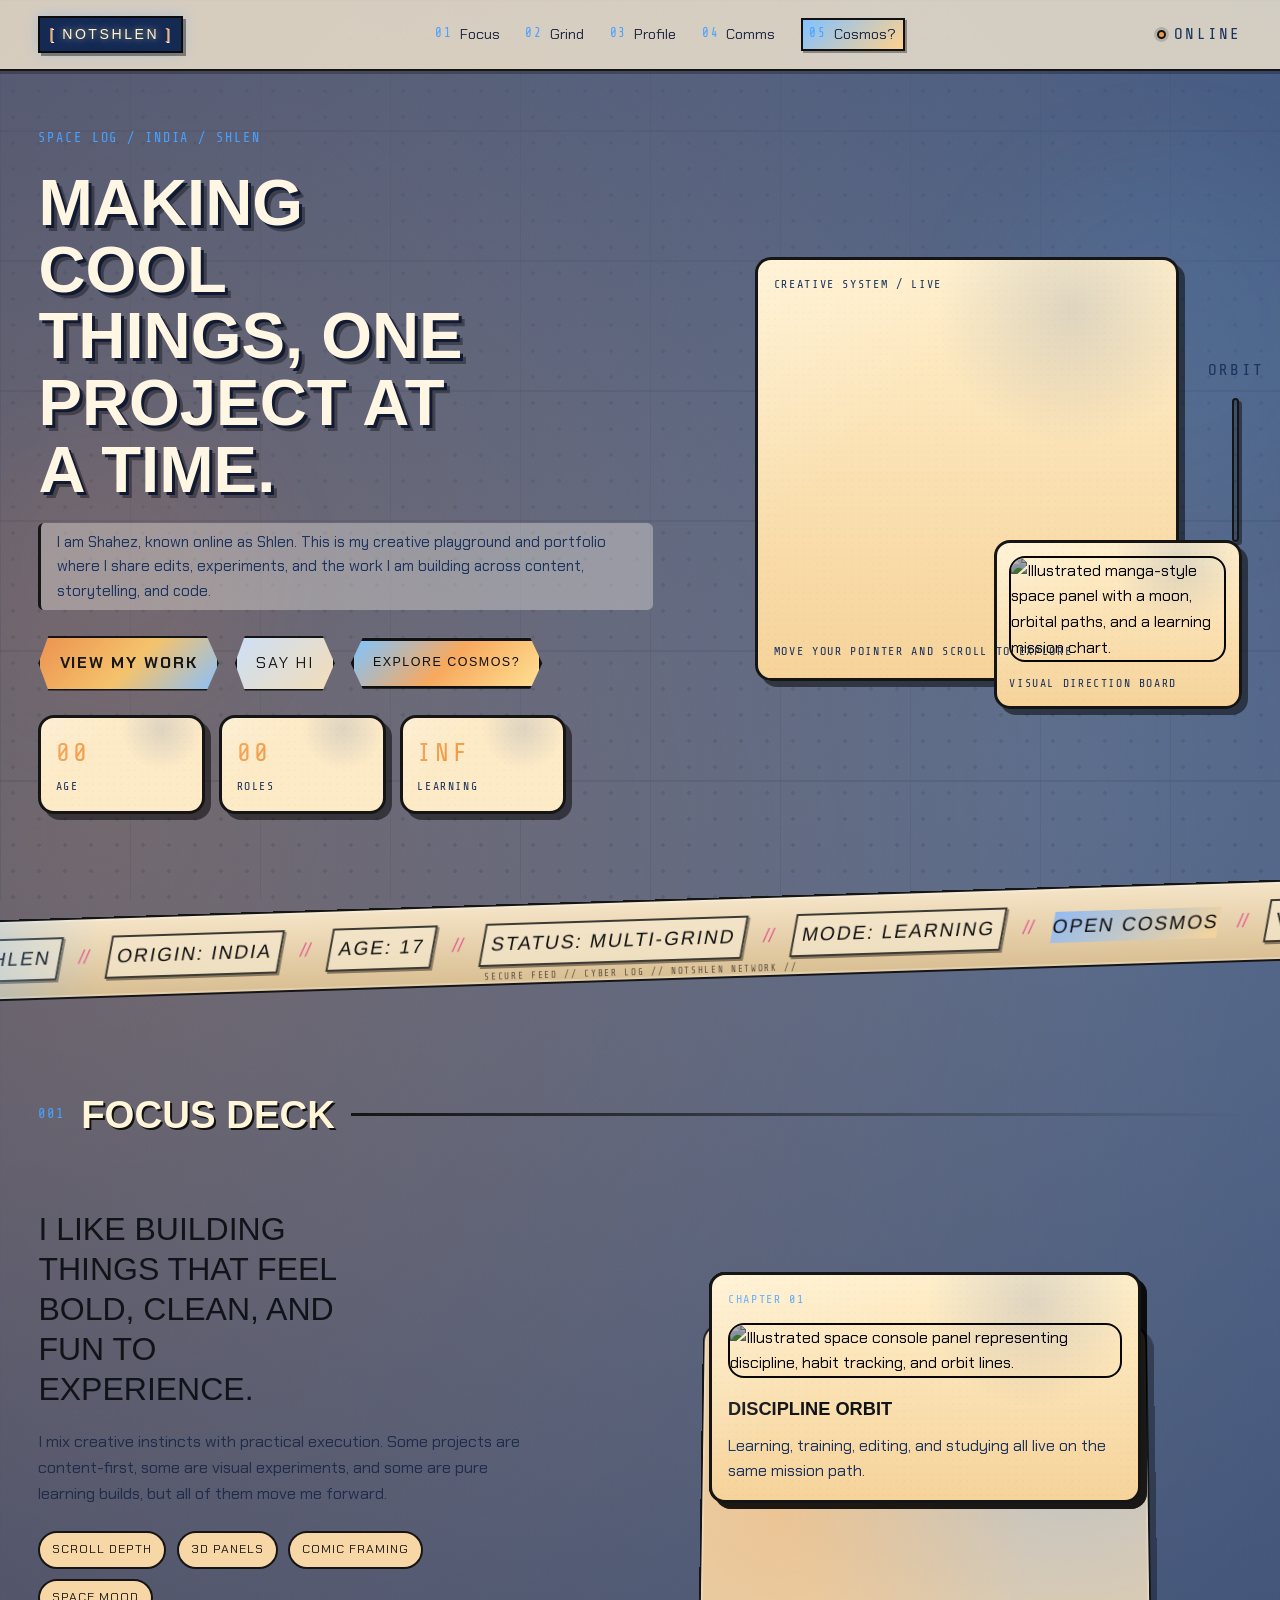
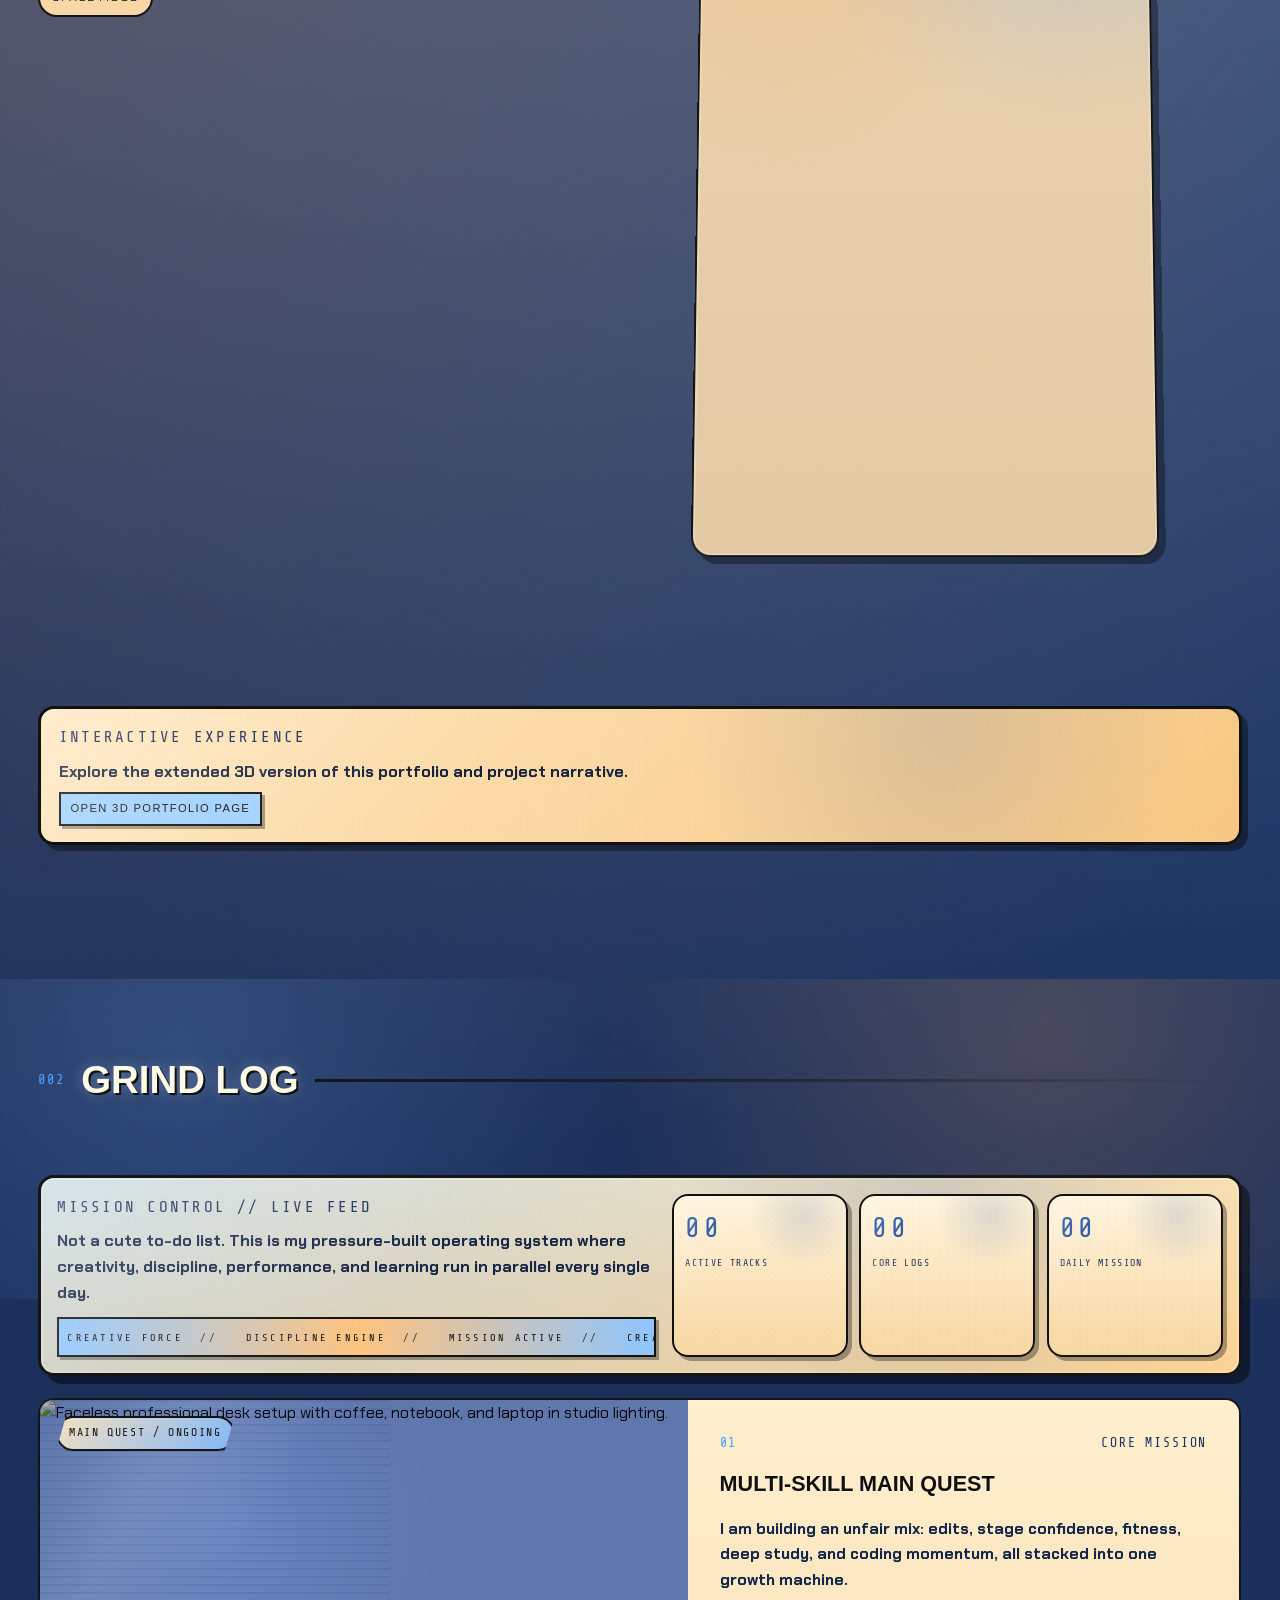
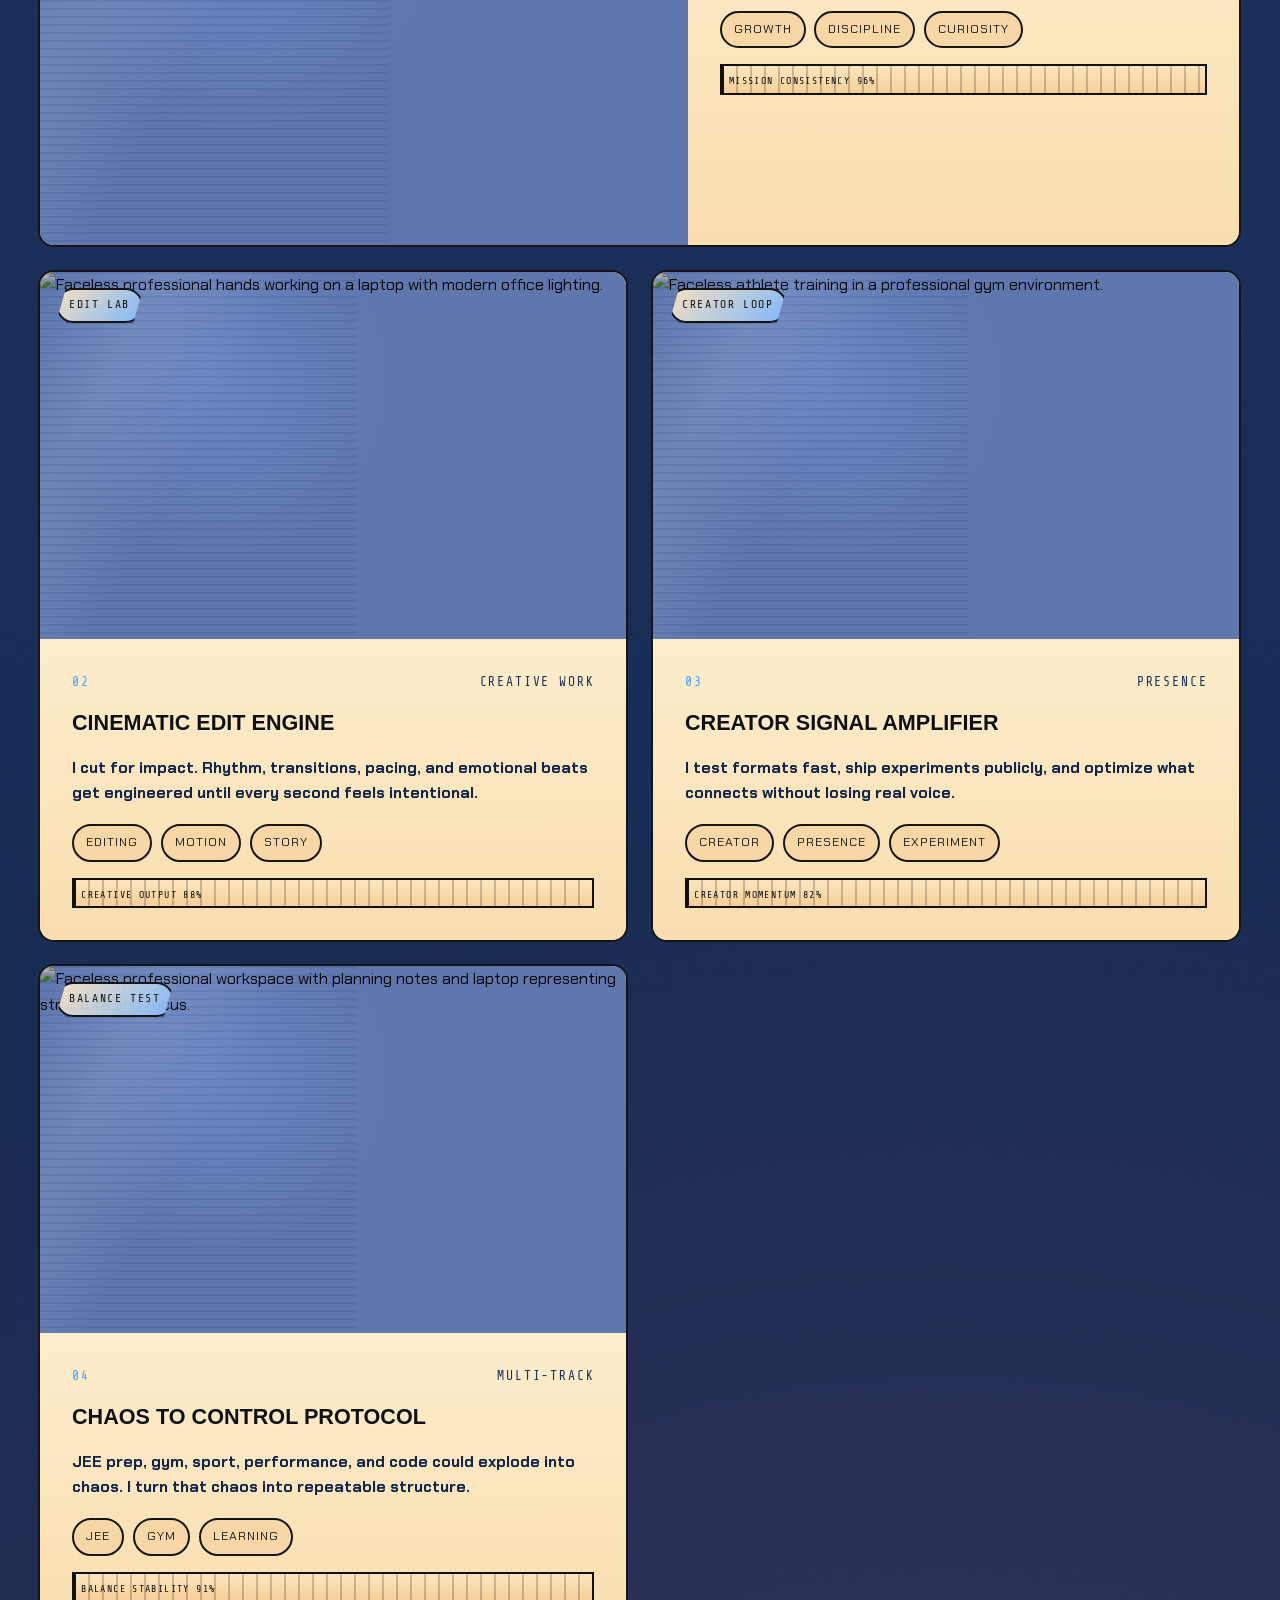
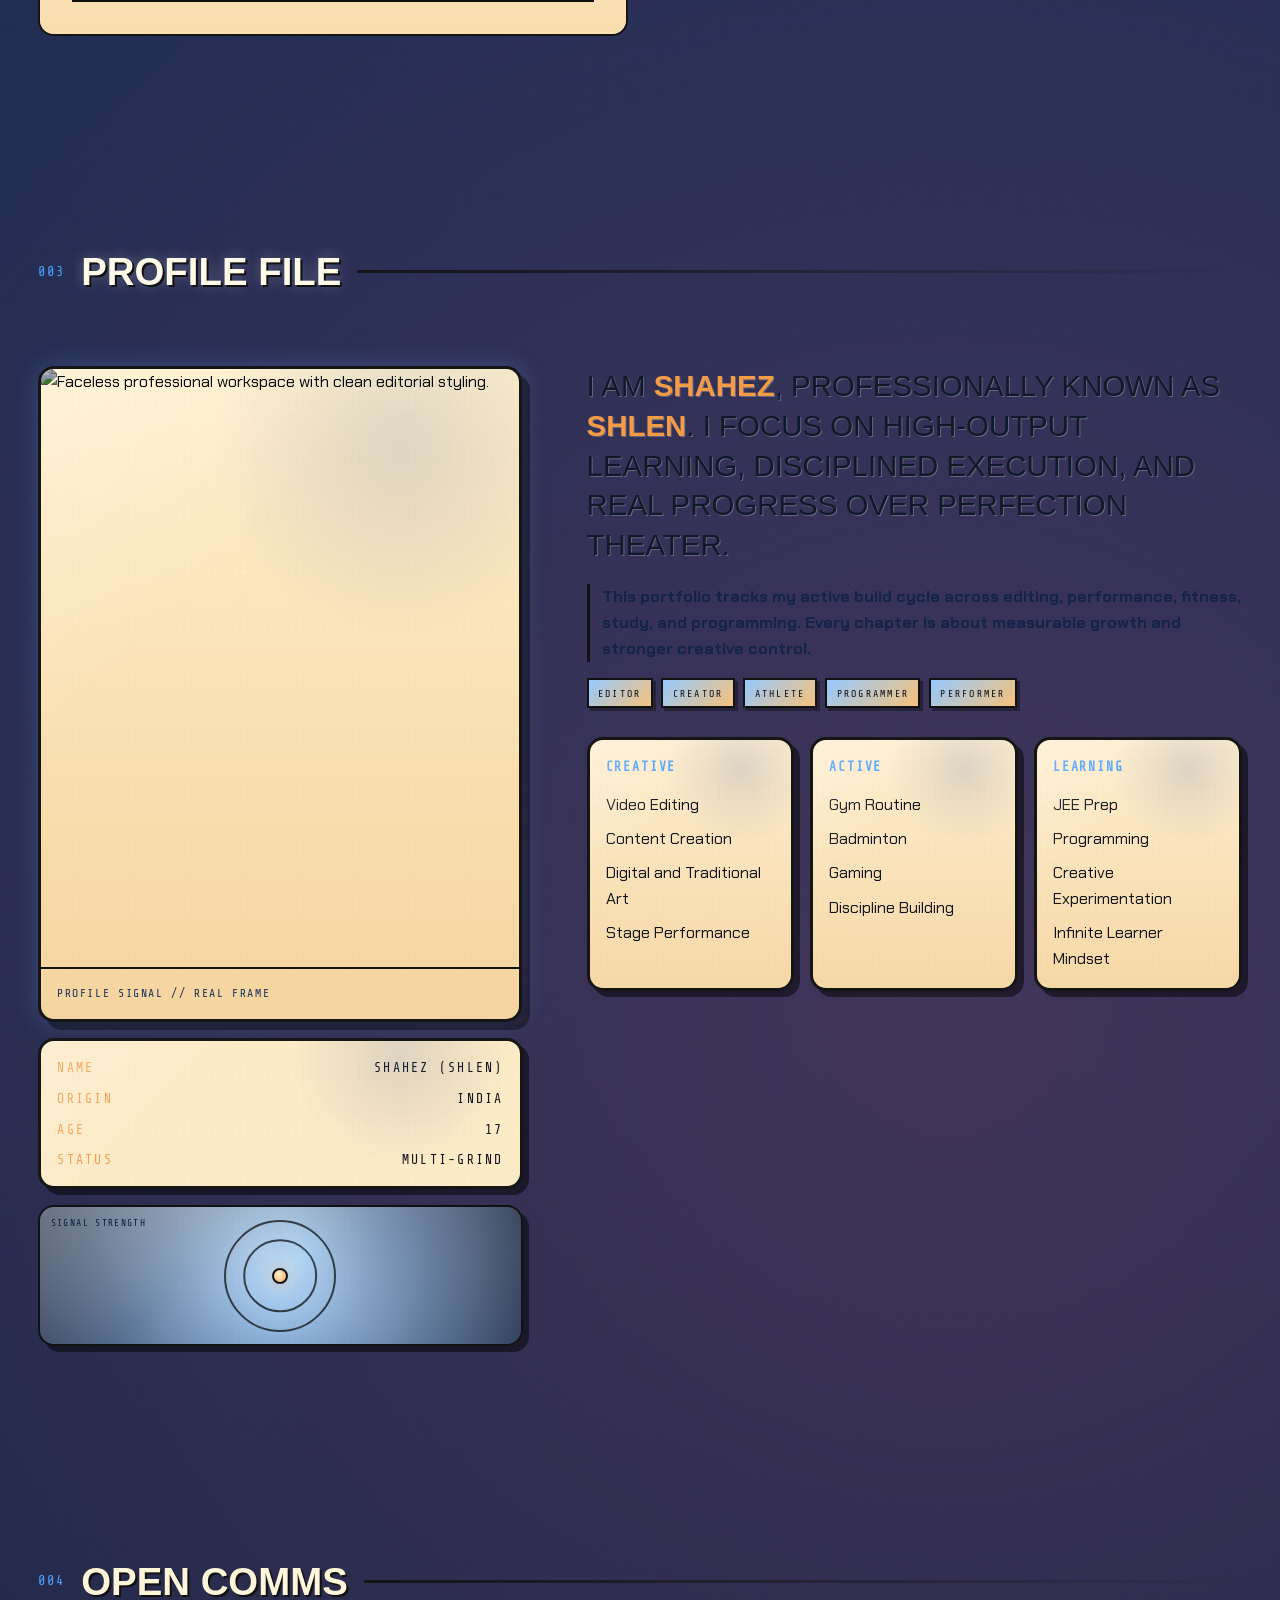
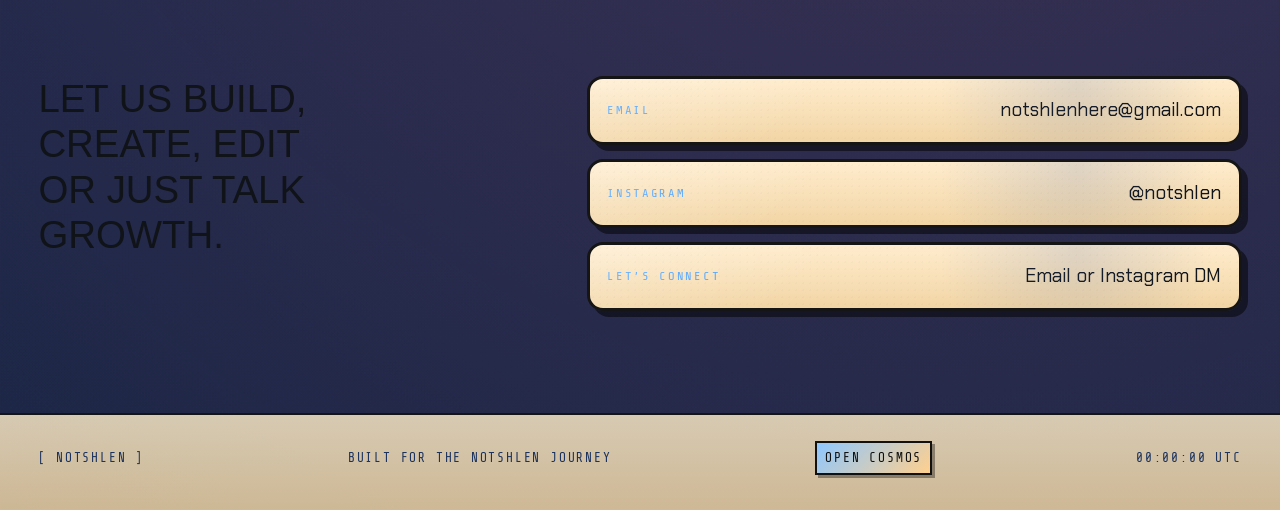
==== index.html @ 0af45ac3 "Add files via upload" ====
<!DOCTYPE html>
<html lang="en">

<head>
  <meta charset="UTF-8" />
  <meta name="viewport" content="width=device-width, initial-scale=1.0" />
  <meta name="description"
    content="notshlen portfolio - creative edits, experiments, and personal projects by Shahez (Shlen)." />
  <title>notshlen - Shahez / Shlen</title>
  <link rel="preconnect" href="https://fonts.googleapis.com" />
  <link rel="preconnect" href="https://fonts.gstatic.com" crossorigin />
  <link
    href="https://fonts.googleapis.com/css2?family=Chakra+Petch:wght@300;400;500;600;700&family=Share+Tech+Mono&family=Syncopate:wght@400;700&display=swap"
    rel="stylesheet" />
  <link rel="stylesheet" href="style.css" />
</head>

<body>
  <div class="fut-cursor" id="futCursor" aria-hidden="true">
    <div class="fc-orbit fc-orbit-a"></div>
    <div class="fc-orbit fc-orbit-b"></div>
    <div class="fc-star"></div>
    <div class="fc-core"></div>
    <div class="fc-spike fc-spike-n"></div>
    <div class="fc-spike fc-spike-e"></div>
    <div class="fc-spike fc-spike-s"></div>
    <div class="fc-spike fc-spike-w"></div>
  </div>

  <div class="page-grid" aria-hidden="true"></div>
  <canvas id="bg-canvas" aria-hidden="true"></canvas>
  <div class="page-halo page-halo-a" aria-hidden="true"></div>
  <div class="page-halo page-halo-b" aria-hidden="true"></div>

  <div class="progress-rail" aria-hidden="true">
    <span class="mono">ORBIT</span>
    <div class="progress-track">
      <div class="progress-bar" id="scrollProgress"></div>
    </div>
  </div>

  <nav class="nav" id="nav">
    <a href="#hero" class="nav-logo">
      <span class="logo-bracket">[</span>
      <span class="logo-word-wrap">
        <span class="logo-word">notshlen</span>
        <span class="logo-spark-layer" id="logoSparkLayer" aria-hidden="true"></span>
      </span>
      <span class="logo-bracket">]</span>
    </a>
    <div class="nav-links">
      <a href="#focus" class="nav-link"><span class="mono">01</span>Focus</a>
      <a href="#work" class="nav-link"><span class="mono">02</span>Grind</a>
      <a href="#about" class="nav-link"><span class="mono">03</span>Profile</a>
      <a href="#contact" class="nav-link"><span class="mono">04</span>Comms</a>
      <a href="cosmic-3d.html" class="nav-link nav-link-hot"><span class="mono">05</span>Cosmos?</a>
    </div>
    <div class="nav-badge">
      <span class="nav-dot"></span>
      <span class="mono">Online</span>
    </div>
  </nav>

  <main id="siteMain">
    <section class="hero" id="hero">
      <div class="hero-copy">
        <p class="eyebrow mono">Space Log / India / Shlen</p>
        <h1 class="hero-title">Making cool things, one project at a time.</h1>
        <p class="hero-sub">
          I am Shahez, known online as Shlen. This is my creative playground and portfolio where I share edits,
          experiments, and the work I am building across content, storytelling, and code.
        </p>
        <div class="hero-actions">
          <a href="#work" class="cta-main">View My Work</a>
          <a href="#contact" class="cta-ghost">Say Hi</a>
          <a href="cosmic-3d.html" class="cta-portal">Explore Cosmos?</a>
        </div>
        <div class="hero-metrics">
          <div class="metric panel-lite">
            <span class="metric-value mono" data-val="17">00</span>
            <span class="metric-label mono">Age</span>
          </div>
          <div class="metric panel-lite">
            <span class="metric-value mono" data-val="9">00</span>
            <span class="metric-label mono">Roles</span>
          </div>
          <div class="metric panel-lite">
            <span class="metric-value mono">INF</span>
            <span class="metric-label mono">Learning</span>
          </div>
        </div>
      </div>

      <div class="hero-stage">
        <div class="hero-3d-shell panel" id="hero3d">
          <div class="panel-kicker mono">Creative System / Live</div>
          <canvas id="three-canvas"></canvas>
          <div class="panel-note mono">Move your pointer and scroll to explore</div>
        </div>

        <figure class="hero-poster panel">
          <img src="https://images.unsplash.com/photo-1451187580459-43490279c0fa?q=80&w=1200&auto=format&fit=crop"
            alt="Illustrated manga-style space panel with a moon, orbital paths, and a learning mission chart."
            loading="eager" />
          <figcaption class="mono">Visual Direction Board</figcaption>
        </figure>
      </div>
    </section>

    <section class="signal-strip" aria-label="Current pursuits">
      <div class="signal-track">
        <span class="sig-chip">ID: SHLEN</span>
        <span class="signal-dot">//</span>
        <span class="sig-chip">ORIGIN: INDIA</span>
        <span class="signal-dot">//</span>
        <span class="sig-chip">AGE: 17</span>
        <span class="signal-dot">//</span>
        <span class="sig-chip">STATUS: MULTI-GRIND</span>
        <span class="signal-dot">//</span>
        <span class="sig-chip">MODE: LEARNING</span>
        <span class="signal-dot">//</span>
        <a href="cosmic-3d.html" class="sig-chip sig-chip-hot">OPEN COSMOS</a>
        <span class="signal-dot">//</span>
        <span>Video Editing</span>
        <span class="signal-dot">/</span>
        <span>JEE Prep</span>
        <span class="signal-dot">/</span>
        <span>Content Creation</span>
        <span class="signal-dot">/</span>
        <span>Gym</span>
        <span class="signal-dot">/</span>
        <span>Badminton</span>
        <span class="signal-dot">/</span>
        <span>Art</span>
        <span class="signal-dot">/</span>
        <span>Stage Performance</span>
        <span class="signal-dot">/</span>
        <span>Learning Code</span>
        <span class="signal-dot">/</span>
        <span>Video Editing</span>
        <span class="signal-dot">/</span>
        <span>JEE Prep</span>
        <span class="signal-dot">/</span>
        <span>Content Creation</span>
        <span class="signal-dot">/</span>
        <span>Gym</span>
        <span class="signal-dot">/</span>
        <span>Badminton</span>
        <span class="signal-dot">//</span>
        <span class="sig-chip">ID: SHLEN</span>
        <span class="signal-dot">//</span>
        <span class="sig-chip">ORIGIN: INDIA</span>
      </div>
    </section>

    <section class="section depth-section" id="focus">
      <div class="sec-head">
        <span class="sec-num mono">001</span>
        <h2 class="sec-title">Focus Deck</h2>
        <div class="sec-line"></div>
      </div>

      <div class="depth-layout">
        <div class="depth-copy">
          <p class="depth-lead">
            I like building things that feel bold, clean, and fun to experience.
          </p>
          <p class="depth-body">
            I mix creative instincts with practical execution. Some projects are content-first, some are visual
            experiments, and some are pure learning builds, but all of them move me forward.
          </p>
          <div class="depth-tags">
            <span class="tag-chip">Scroll Depth</span>
            <span class="tag-chip">3D Panels</span>
            <span class="tag-chip">Comic Framing</span>
            <span class="tag-chip">Space Mood</span>
          </div>
        </div>

        <div class="depth-stage">
          <article class="depth-card panel depth-card-front">
            <span class="depth-card-index mono">Chapter 01</span>
            <img src="https://images.unsplash.com/photo-1550684848-fac1c5b4e853?q=80&w=1200&auto=format&fit=crop"
              alt="Illustrated space console panel representing discipline, habit tracking, and orbit lines."
              loading="lazy" />
            <h3>Discipline Orbit</h3>
            <p>Learning, training, editing, and studying all live on the same mission path.</p>
          </article>

          <article class="depth-card panel depth-card-mid">
            <span class="depth-card-index mono">Chapter 02</span>
            <img src="https://images.unsplash.com/photo-1622737133809-d95047b9e673?q=80&w=1200&auto=format&fit=crop"
              alt="Illustrated sci-fi editing panel with a timeline, screen, and planetary elements." loading="lazy" />
            <h3>Editor Energy</h3>
            <p>Rhythm, pacing, color, and story are a big part of how I think about creative work.</p>
          </article>

          <article class="depth-card panel depth-card-back">
            <span class="depth-card-index mono">Chapter 03</span>
            <img src="https://images.unsplash.com/photo-1614729939124-032f0b56c9ce?q=80&w=1200&auto=format&fit=crop"
              alt="Illustrated profile panel with a radar portrait and technical overlays." loading="lazy" />
            <h3>Signal Identity</h3>
            <p>The goal is not to look perfect. The goal is to keep leveling up in public and stay real.</p>
          </article>
        </div>
      </div>

      <div class="portal-banner panel-lite">
        <span class="mono pb-tag">Interactive Experience</span>
        <p>Explore the extended 3D version of this portfolio and project narrative.</p>
        <a href="cosmic-3d.html" class="pb-link">Open 3D Portfolio Page</a>
      </div>
    </section>

    <section class="section work work-hype" id="work">
      <div class="sec-head">
        <span class="sec-num mono">002</span>
        <h2 class="sec-title">Grind Log</h2>
        <div class="sec-line"></div>
      </div>

      <div class="grind-hud panel">
        <div class="grind-hud-copy">
          <span class="mono gh-kicker">Mission Control // Live Feed</span>
          <p>
            Not a cute to-do list. This is my pressure-built operating system where creativity, discipline,
            performance, and learning run in parallel every single day.
          </p>
          <div class="grind-ticker mono" aria-hidden="true">
            <span>CREATIVE FORCE</span>
            <span>DISCIPLINE ENGINE</span>
            <span>MISSION ACTIVE</span>
            <span>CREATIVE FORCE</span>
            <span>DISCIPLINE ENGINE</span>
            <span>MISSION ACTIVE</span>
          </div>
        </div>
        <div class="grind-stats">
          <div class="grind-stat panel-lite">
            <span class="mono gs-num" data-val="9">00</span>
            <span class="mono gs-label">Active Tracks</span>
          </div>
          <div class="grind-stat panel-lite">
            <span class="mono gs-num" data-val="4">00</span>
            <span class="mono gs-label">Core Logs</span>
          </div>
          <div class="grind-stat panel-lite">
            <span class="mono gs-num" data-val="24">00</span>
            <span class="mono gs-label">Daily Mission</span>
          </div>
        </div>
      </div>

      <div class="projects">
        <article class="proj-card featured reactive-card">
          <div class="proj-vis">
            <img src="https://images.unsplash.com/photo-1489515217757-5fd1be406fef?q=80&w=1200&auto=format&fit=crop"
              alt="Faceless professional desk setup with coffee, notebook, and laptop in studio lighting."
              loading="lazy" />
            <div class="proj-scan" aria-hidden="true"></div>
            <div class="proj-overlay mono">Main Quest / Ongoing</div>
          </div>
          <div class="proj-info">
            <div class="proj-meta">
              <span class="mono">01</span>
              <span class="mono muted">Core Mission</span>
            </div>
            <h3 class="proj-title">Multi-Skill Main Quest</h3>
            <p class="proj-desc">
              I am building an unfair mix: edits, stage confidence, fitness, deep study, and coding momentum,
              all stacked into one growth machine.
            </p>
            <div class="proj-tags">
              <span class="ptag">Growth</span>
              <span class="ptag">Discipline</span>
              <span class="ptag">Curiosity</span>
            </div>
            <div class="grind-meter" data-progress="96">
              <div class="grind-meter-fill"></div>
              <span class="mono gm-label">Mission Consistency 96%</span>
            </div>
          </div>
        </article>

        <article class="proj-card reactive-card">
          <div class="proj-vis">
            <img src="https://images.unsplash.com/photo-1520607162513-77705c0f0d4a?q=80&w=1200&auto=format&fit=crop"
              alt="Faceless professional hands working on a laptop with modern office lighting." loading="lazy" />
            <div class="proj-scan" aria-hidden="true"></div>
            <div class="proj-overlay mono">Edit Lab</div>
          </div>
          <div class="proj-info">
            <div class="proj-meta">
              <span class="mono">02</span>
              <span class="mono muted">Creative Work</span>
            </div>
            <h3 class="proj-title">Cinematic Edit Engine</h3>
            <p class="proj-desc">
              I cut for impact. Rhythm, transitions, pacing, and emotional beats get engineered until every second
              feels intentional.
            </p>
            <div class="proj-tags">
              <span class="ptag">Editing</span>
              <span class="ptag">Motion</span>
              <span class="ptag">Story</span>
            </div>
            <div class="grind-meter" data-progress="88">
              <div class="grind-meter-fill"></div>
              <span class="mono gm-label">Creative Output 88%</span>
            </div>
          </div>
        </article>

        <article class="proj-card reactive-card">
          <div class="proj-vis">
            <img src="https://images.unsplash.com/photo-1517838277536-f5f99be501cd?q=80&w=1200&auto=format&fit=crop"
              alt="Faceless athlete training in a professional gym environment." loading="lazy" />
            <div class="proj-scan" aria-hidden="true"></div>
            <div class="proj-overlay mono">Creator Loop</div>
          </div>
          <div class="proj-info">
            <div class="proj-meta">
              <span class="mono">03</span>
              <span class="mono muted">Presence</span>
            </div>
            <h3 class="proj-title">Creator Signal Amplifier</h3>
            <p class="proj-desc">
              I test formats fast, ship experiments publicly, and optimize what connects without losing real voice.
            </p>
            <div class="proj-tags">
              <span class="ptag">Creator</span>
              <span class="ptag">Presence</span>
              <span class="ptag">Experiment</span>
            </div>
            <div class="grind-meter" data-progress="82">
              <div class="grind-meter-fill"></div>
              <span class="mono gm-label">Creator Momentum 82%</span>
            </div>
          </div>
        </article>

        <article class="proj-card reactive-card">
          <div class="proj-vis">
            <img src="https://images.unsplash.com/photo-1454165804606-c3d57bc86b40?q=80&w=1200&auto=format&fit=crop"
              alt="Faceless professional workspace with planning notes and laptop representing structure and focus."
              loading="lazy" />
            <div class="proj-scan" aria-hidden="true"></div>
            <div class="proj-overlay mono">Balance Test</div>
          </div>
          <div class="proj-info">
            <div class="proj-meta">
              <span class="mono">04</span>
              <span class="mono muted">Multi-Track</span>
            </div>
            <h3 class="proj-title">Chaos To Control Protocol</h3>
            <p class="proj-desc">
              JEE prep, gym, sport, performance, and code could explode into chaos. I turn that chaos into repeatable
              structure.
            </p>
            <div class="proj-tags">
              <span class="ptag">JEE</span>
              <span class="ptag">Gym</span>
              <span class="ptag">Learning</span>
            </div>
            <div class="grind-meter" data-progress="91">
              <div class="grind-meter-fill"></div>
              <span class="mono gm-label">Balance Stability 91%</span>
            </div>
          </div>
        </article>
      </div>
    </section>

    <section class="section about about-hype" id="about">
      <div class="sec-head">
        <span class="sec-num mono">003</span>
        <h2 class="sec-title">Profile File</h2>
        <div class="sec-line"></div>
      </div>

      <div class="about-grid">
        <div class="about-stack">
          <figure class="about-panel panel">
            <img src="https://images.unsplash.com/photo-1483058712412-4245e9b90334?q=80&w=800&auto=format&fit=crop"
              alt="Faceless professional workspace with clean editorial styling." loading="lazy" />
            <figcaption class="mono">Profile Signal // Real Frame</figcaption>
          </figure>

          <div class="av-data panel-lite mono">
            <div class="av-datum"><span class="ad-key">Name</span><span>Shahez (Shlen)</span></div>
            <div class="av-datum"><span class="ad-key">Origin</span><span>India</span></div>
            <div class="av-datum"><span class="ad-key">Age</span><span>17</span></div>
            <div class="av-datum"><span class="ad-key">Status</span><span>Multi-Grind</span></div>
          </div>

          <div class="profile-radar panel-lite" aria-hidden="true">
            <span class="mono pr-label">Signal Strength</span>
            <div class="pr-core"></div>
            <div class="pr-ring pr-ring-a"></div>
            <div class="pr-ring pr-ring-b"></div>
            <div class="pr-sweep"></div>
          </div>
        </div>

        <div class="about-copy">
          <p class="about-bio">
            I am <strong>Shahez</strong>, professionally known as <strong>Shlen</strong>. I focus on high-output
            learning, disciplined execution, and real progress over perfection theater.
          </p>
          <p class="about-bio2">
            This portfolio tracks my active build cycle across editing, performance, fitness, study, and programming.
            Every chapter is about measurable growth and stronger creative control.
          </p>

          <div class="bio-ribbons mono">
            <span>Editor</span>
            <span>Creator</span>
            <span>Athlete</span>
            <span>Programmer</span>
            <span>Performer</span>
          </div>

          <div class="skills">
            <div class="skill-col panel-lite">
              <h4 class="sk-head mono">Creative</h4>
              <ul>
                <li>Video Editing</li>
                <li>Content Creation</li>
                <li>Digital and Traditional Art</li>
                <li>Stage Performance</li>
              </ul>
            </div>

            <div class="skill-col panel-lite">
              <h4 class="sk-head mono">Active</h4>
              <ul>
                <li>Gym Routine</li>
                <li>Badminton</li>
                <li>Gaming</li>
                <li>Discipline Building</li>
              </ul>
            </div>

            <div class="skill-col panel-lite">
              <h4 class="sk-head mono">Learning</h4>
              <ul>
                <li>JEE Prep</li>
                <li>Programming</li>
                <li>Creative Experimentation</li>
                <li>Infinite Learner Mindset</li>
              </ul>
            </div>
          </div>
        </div>
      </div>
    </section>

    <section class="section contact" id="contact">
      <div class="sec-head">
        <span class="sec-num mono">004</span>
        <h2 class="sec-title">Open Comms</h2>
        <div class="sec-line"></div>
      </div>

      <div class="contact-inner">
        <p class="contact-big">
          Let us build, create, edit or just talk growth.
        </p>

        <div class="contact-links">
          <a href="mailto:notshlen@gmail.com" class="cl-item panel-lite">
            <span class="cli-label mono">Email</span>
            <span class="cli-val">notshlenhere@gmail.com</span>
          </a>
          <a href="https://instagram.com/notshlen" class="cl-item panel-lite" target="_blank" rel="noopener">
            <span class="cli-label mono">Instagram</span>
            <span class="cli-val">@notshlen</span>
          </a>
          <a href="mailto:notshlenhere@gmail.com" class="cl-item panel-lite">
            <span class="cli-label mono">Let’s Connect</span>
            <span class="cli-val">Email or Instagram DM</span>
          </a>
        </div>
      </div>
    </section>
  </main>

  <footer class="footer">
    <span class="footer-logo mono">[ notshlen ]</span>
    <span class="footer-copy mono">Built for the notshlen journey</span>
    <a href="cosmic-3d.html" class="footer-portal mono">Open Cosmos</a>
    <span class="footer-time mono" id="footerTime">00:00:00 UTC</span>
  </footer>

  <script src="https://cdnjs.cloudflare.com/ajax/libs/gsap/3.12.5/gsap.min.js"></script>
  <script src="https://cdnjs.cloudflare.com/ajax/libs/gsap/3.12.5/ScrollTrigger.min.js"></script>
  <script src="https://unpkg.com/lenis@1.1.14/dist/lenis.min.js"></script>
  <script src="https://cdnjs.cloudflare.com/ajax/libs/three.js/r128/three.min.js"></script>
  <script src="script.js"></script>
</body>

</html>
---- style.css ----
*,
*::before,
*::after {
  box-sizing: border-box;
  margin: 0;
  padding: 0;
}

:root {
  --bg: #182949;
  --bg-soft: #2a4778;
  --panel: #ffe7ba;
  --panel-strong: #f2c478;
  --line: #1a1a1a;
  --line-strong: #000000;
  --ink: #151515;
  --text: #101318;
  --muted: #1b335e;
  --accent: #49a1ff;
  --accent-warm: #f49b46;
  --accent-rose: #e26090;
  --shadow: 6px 6px 0 rgba(0, 0, 0, 0.5);
  --radius: 1rem;
  --page-width: min(100%, 1320px);
  --pad: clamp(1rem, 3vw, 2.5rem);
  --f-body: "Chakra Petch", sans-serif;
  --f-head: "Syncopate", sans-serif;
  --f-mono: "Share Tech Mono", monospace;
  --pov-x: 0deg;
  --pov-y: 0deg;
  --pov-z: 0px;
}

html {
  font-size: 16px;
  scroll-behavior: auto;
  scroll-padding-top: 6rem;
}

body {
  background:
    radial-gradient(circle at 8% 12%, rgba(245, 157, 79, 0.34), transparent 32%),
    radial-gradient(circle at 84% 11%, rgba(117, 188, 255, 0.34), transparent 32%),
    radial-gradient(circle at 74% 84%, rgba(225, 103, 148, 0.22), transparent 30%),
    linear-gradient(180deg, #223969 0%, #1a2e58 52%, #132342 100%);
  color: var(--text);
  font-family: var(--f-body);
  line-height: 1.6;
  min-height: 100vh;
  overflow-x: clip;
}

@media (pointer: fine) {
  body,
  a,
  button {
    cursor: none;
  }
}

img {
  display: block;
  max-width: 100%;
}

body img {
  filter: brightness(0.68) contrast(1.06) saturate(0.9) !important;
}

a {
  color: inherit;
  text-decoration: none;
}

ul {
  list-style: none;
}

.mono {
  font-family: var(--f-mono);
  letter-spacing: 0.14em;
  text-transform: uppercase;
}

.muted {
  color: var(--muted);
}

#bg-canvas,
.page-grid,
.page-halo {
  pointer-events: none;
  position: fixed;
}

#bg-canvas {
  inset: 0;
  width: 100vw;
  height: 100vh;
  z-index: -3;
}

.page-grid {
  inset: 0;
  z-index: -2;
  opacity: 0.5;
  background-image:
    radial-gradient(circle, rgba(0, 0, 0, 0.18) 2px, transparent 2px),
    linear-gradient(rgba(0, 0, 0, 0.16) 2px, transparent 2px),
    linear-gradient(90deg, rgba(0, 0, 0, 0.12) 1px, transparent 1px);
  background-size: 26px 26px, 130px 130px, 130px 130px;
  mask-image: linear-gradient(180deg, rgba(0, 0, 0, 0.45), rgba(0, 0, 0, 1));
}

.page-halo {
  z-index: -1;
  border-radius: 50%;
  filter: blur(55px);
  opacity: 0.28;
}

.page-halo-a {
  width: 22rem;
  height: 22rem;
  top: 10rem;
  right: -4rem;
  background: rgba(90, 170, 228, 0.3);
}

.page-halo-b {
  width: 18rem;
  height: 18rem;
  left: -2rem;
  bottom: 12rem;
  background: rgba(224, 134, 92, 0.3);
}

.panel,
.panel-lite {
  position: relative;
  overflow: hidden;
  border: 3px solid var(--ink);
  box-shadow: var(--shadow);
}

.panel {
  background: linear-gradient(180deg, #ffefcb, #f6d39a);
  border-radius: var(--radius);
}

.panel::before,
.panel-lite::before {
  content: "";
  position: absolute;
  inset: 0;
  pointer-events: none;
  background:
    linear-gradient(135deg, rgba(255, 255, 255, 0.24), transparent 34%),
    radial-gradient(circle at 75% 12%, rgba(61, 96, 166, 0.16), transparent 28%);
}

.panel::after,
.panel-lite::after {
  content: "";
  position: absolute;
  inset: 0;
  pointer-events: none;
  background-image: radial-gradient(rgba(0, 0, 0, 0.14) 1px, transparent 1px);
  background-size: 7px 7px;
  opacity: 0.13;
}

.panel-lite {
  background: #fdeac6;
  border-radius: 1rem;
}

.progress-rail {
  position: fixed;
  top: 50%;
  right: 1rem;
  transform: translateY(-50%);
  z-index: 40;
  display: flex;
  flex-direction: column;
  align-items: center;
  gap: 0.9rem;
  color: var(--muted);
}

.progress-track {
  width: 7px;
  height: 9rem;
  background: rgba(0, 0, 0, 0.24);
  border-radius: 999px;
  overflow: hidden;
  border: 2px solid var(--ink);
  box-shadow: 3px 3px 0 rgba(0, 0, 0, 0.45);
}

.progress-bar {
  width: 100%;
  height: 100%;
  transform: scaleY(0);
  transform-origin: top center;
  background: linear-gradient(180deg, #4b81df, #e1893f);
}

.nav {
  position: fixed;
  top: 0;
  left: 0;
  right: 0;
  z-index: 50;
  width: 100%;
  display: flex;
  align-items: center;
  justify-content: space-between;
  gap: 1rem;
  padding: 1rem clamp(1rem, 3vw, 2.4rem);
  transition: background 0.35s ease, border-color 0.35s ease;
  background: rgba(255, 241, 215, 0.76);
  border-bottom: 2px solid var(--ink);
  box-shadow: 0 3px 0 rgba(0, 0, 0, 0.25);
}

.nav.scrolled {
  background: rgba(255, 241, 215, 0.94);
  border-bottom: 2px solid var(--ink);
  box-shadow: 0 4px 0 rgba(0, 0, 0, 0.3);
}

.nav-logo {
  display: flex;
  align-items: center;
  gap: 0.4rem;
  font-family: var(--f-head);
  font-size: 0.88rem;
  letter-spacing: 0.18em;
  text-transform: uppercase;
  background: #152a53;
  color: #fff6dc;
  border: 2px solid #0c0c0c;
  padding: 0.32rem 0.56rem;
  box-shadow: 3px 3px 0 rgba(0, 0, 0, 0.4), 0 0 14px rgba(92, 166, 255, 0.35);
}

.logo-bracket {
  color: var(--accent-warm);
  text-shadow: 1px 1px 0 #fff;
}

.logo-word-wrap {
  position: relative;
  display: inline-flex;
  align-items: center;
  color: #fff4d2;
  text-shadow: 0 0 6px rgba(255, 190, 88, 0.6), 0 0 14px rgba(92, 166, 255, 0.55);
}

.logo-word {
  position: relative;
  z-index: 2;
  animation: logoPulse 1.8s ease-in-out infinite alternate;
}

.logo-spark-layer {
  position: absolute;
  inset: -0.7rem -1rem;
  pointer-events: none;
  z-index: 1;
}

.logo-spark {
  position: absolute;
  width: 3px;
  height: 7px;
  border-radius: 1px;
  background: #fff2c7;
  box-shadow: 0 0 8px rgba(255, 180, 93, 0.85);
  transform-origin: center;
  animation: logoSparkBurst 0.7s ease-out forwards;
}

.nav-links {
  display: flex;
  align-items: center;
  gap: clamp(0.8rem, 2vw, 2rem);
  flex-wrap: wrap;
  justify-content: center;
}

.nav-link {
  display: inline-flex;
  align-items: center;
  gap: 0.45rem;
  color: #1f2742;
  font-size: 0.92rem;
  transition: color 0.25s ease, transform 0.25s ease;
}

.nav-link:hover {
  color: #121212;
  transform: translateY(-1px);
}

.nav-link-hot {
  background: linear-gradient(135deg, #82c2ff, #ffd18d);
  border: 2px solid #111;
  padding: 0.18rem 0.4rem;
  box-shadow: 2px 2px 0 rgba(0, 0, 0, 0.35);
}

.nav-link .mono {
  color: var(--accent);
  font-size: 0.78rem;
}

.nav-badge {
  display: inline-flex;
  align-items: center;
  gap: 0.5rem;
  color: var(--muted);
}

.nav-dot {
  width: 0.6rem;
  height: 0.6rem;
  border-radius: 50%;
  background: var(--accent-warm);
  box-shadow: 0 0 0 0.18rem rgba(0, 0, 0, 0.15);
  border: 2px solid var(--ink);
}

main {
  position: relative;
  z-index: 1;
}

.hero,
.section,
.footer {
  width: var(--page-width);
  margin: 0 auto;
  padding-inline: var(--pad);
}

.hero {
  min-height: 100svh;
  display: grid;
  grid-template-columns: minmax(0, 0.95fr) minmax(320px, 0.85fr);
  align-items: center;
  gap: clamp(1.25rem, 3vw, 3.2rem);
  padding-top: clamp(5.4rem, 7vw, 7rem);
  padding-bottom: clamp(2.4rem, 4vw, 3.5rem);
}

.hero-copy {
  max-width: 40rem;
}

.eyebrow {
  display: inline-flex;
  align-items: center;
  gap: 0.55rem;
  color: var(--accent);
  font-size: 0.84rem;
  margin-bottom: 1.35rem;
}

.hero-title {
  font-family: var(--f-head);
  font-size: clamp(2.4rem, 5.1vw, 5.15rem);
  line-height: 1.02;
  max-width: 12.5ch;
  text-transform: uppercase;
  color: #fff7e3;
  text-shadow: 3px 3px 0 #111a33, 6px 6px 0 rgba(0, 0, 0, 0.35);
}

.hero-sub {
  margin-top: 1.25rem;
  max-width: 39rem;
  font-size: clamp(0.96rem, 1.15vw, 1.08rem);
  color: var(--muted);
  padding-left: 1rem;
  border-left: 3px solid var(--ink);
  background: rgba(255, 250, 238, 0.34);
  border-radius: 0.35rem;
  padding-block: 0.4rem;
  padding-right: 0.7rem;
}

.hero-actions {
  display: flex;
  align-items: center;
  gap: 1rem;
  flex-wrap: wrap;
  margin-top: 1.65rem;
}

.cta-main,
.cta-ghost {
  display: inline-flex;
  align-items: center;
  justify-content: center;
  min-height: 3rem;
  border-radius: 0.35rem;
  padding: 0.78rem 1.2rem;
  text-transform: uppercase;
  letter-spacing: 0.12em;
  clip-path: polygon(10px 0, calc(100% - 12px) 0, 100% 50%, calc(100% - 12px) 100%, 10px 100%, 0 50%);
  transition: transform 0.25s ease, background 0.25s ease, color 0.25s ease, border-color 0.25s ease, box-shadow 0.25s ease;
}

.cta-portal {
  display: inline-flex;
  align-items: center;
  justify-content: center;
  min-height: 3rem;
  padding: 0.78rem 1.2rem;
  clip-path: polygon(12px 0, calc(100% - 12px) 0, 100% 50%, calc(100% - 12px) 100%, 12px 100%, 0 50%);
  border: 3px solid #111;
  background: linear-gradient(135deg, #80c4ff, #f7a95e, #ffe093);
  color: #101010;
  font-family: var(--f-head);
  font-size: 0.78rem;
  letter-spacing: 0.12em;
  text-transform: uppercase;
  box-shadow: 6px 6px 0 rgba(0, 0, 0, 0.42), 0 0 18px rgba(111, 177, 255, 0.6);
  animation: portalPulse 1.3s ease-in-out infinite alternate;
}

.cta-portal:hover {
  transform: translateY(-3px) scale(1.03);
}

.cta-main {
  background: linear-gradient(135deg, #ec9350, #f5c36c 52%, #8cc0f8);
  color: #171717;
  font-weight: 700;
  border: 2px solid var(--ink);
  box-shadow: 5px 5px 0 rgba(0, 0, 0, 0.45);
}

.cta-main:hover {
  transform: translateY(-2px) scale(1.01);
  box-shadow: 0 0 0 2px #000, 0 0 14px rgba(101, 166, 250, 0.7);
}

.cta-ghost {
  border: 2px solid var(--ink);
  background: linear-gradient(135deg, #cddff6, #f3ddb8);
  color: #1a1a1a;
  box-shadow: 4px 4px 0 rgba(0, 0, 0, 0.35);
}

.cta-ghost:hover {
  background: linear-gradient(135deg, #b8d4f7, #f5d9ad);
  box-shadow: 0 0 0 2px #000, 0 0 12px rgba(237, 146, 74, 0.7);
}

.hero-metrics {
  display: grid;
  grid-template-columns: repeat(3, minmax(0, 1fr));
  gap: 0.9rem;
  margin-top: 1.55rem;
  max-width: 33rem;
}

.metric {
  padding: 0.9rem;
}

.metric-value {
  display: block;
  font-size: clamp(1.5rem, 2vw, 2rem);
  color: var(--accent-warm);
}

.metric-label {
  display: block;
  margin-top: 0.3rem;
  color: var(--muted);
  font-size: 0.72rem;
}

.hero-stage {
  position: relative;
  min-height: clamp(22rem, 46vw, 34rem);
  display: flex;
  align-items: center;
  justify-content: center;
}

.hero-3d-shell {
  position: relative;
  width: min(100%, 26.5rem);
  aspect-ratio: 1 / 1;
  padding: 1rem;
}

.panel-kicker,
.panel-note {
  position: absolute;
  left: 1rem;
  right: 1rem;
  z-index: 3;
  color: var(--muted);
  font-size: 0.74rem;
}

.panel-kicker {
  top: 1rem;
}

.panel-note {
  bottom: 1rem;
}

#three-canvas {
  width: 100% !important;
  height: 100% !important;
  display: block;
}

.hero-poster {
  position: absolute;
  right: 0;
  bottom: 2rem;
  width: min(48%, 15.5rem);
  padding: 0.8rem;
  transform: translate3d(0, 0, 0);
}

.hero-poster img,
.about-panel img,
.proj-vis img,
.depth-card img {
  width: 100%;
  height: auto;
  border-radius: 1rem;
  border: 2px solid var(--ink);
}

.hero-poster figcaption,
.about-panel figcaption {
  margin-top: 0.8rem;
  color: var(--muted);
  font-size: 0.72rem;
}

.signal-strip {
  width: calc(100% + 140px);
  margin-left: -70px;
  overflow: hidden;
  border-top: 2px solid var(--ink);
  border-bottom: 2px solid var(--ink);
  background:
    linear-gradient(180deg, #f4e4c6, #d9be92),
    repeating-linear-gradient(90deg, rgba(23, 23, 23, 0.18) 0 2px, transparent 2px 18px);
  box-shadow: inset 0 0 0 2px rgba(255, 255, 255, 0.25);
  position: relative;
  transform: rotate(-1.8deg);
  transform-origin: center;
  z-index: 3;
}

.signal-track {
  display: flex;
  align-items: center;
  gap: 0.85rem;
  width: max-content;
  padding: 1.05rem 0;
  font-family: var(--f-head);
  font-size: clamp(0.95rem, 1.6vw, 1.2rem);
  text-transform: uppercase;
  animation: trackFloat 14s linear infinite;
  color: #1a1a1a;
  transform: skewX(-12deg);
}

.signal-track > span {
  display: inline-flex;
  align-items: center;
  padding: 0.28rem 0.45rem;
  border: 2px solid rgba(17, 17, 17, 0.8);
  background: rgba(245, 231, 204, 0.75);
  box-shadow: 2px 2px 0 rgba(0, 0, 0, 0.4);
  white-space: nowrap;
}

.signal-dot {
  color: var(--accent-rose);
  border-color: transparent !important;
  background: transparent !important;
  box-shadow: none !important;
  padding-inline: 0.2rem !important;
}

.sig-chip {
  background: linear-gradient(135deg, #92bbf2, #f5d49b);
  color: #111;
  letter-spacing: 0.1em;
}

.sig-chip-hot {
  text-decoration: none;
  animation: chipBlink 1.1s steps(2, end) infinite;
}

.signal-strip::after {
  content: "";
  position: absolute;
  left: -12%;
  top: 0;
  bottom: 0;
  width: 24%;
  background: linear-gradient(90deg, transparent, rgba(105, 176, 252, 0.42), transparent);
  animation: scanSweep 2.6s linear infinite;
  pointer-events: none;
}

.signal-strip::before {
  content: "SECURE FEED // CYBER LOG // NOTSHLEN NETWORK //";
  position: absolute;
  inset: auto 0 -1px 0;
  font-family: var(--f-mono);
  font-size: 0.58rem;
  letter-spacing: 0.18em;
  color: rgba(20, 20, 20, 0.64);
  text-align: center;
  pointer-events: none;
}

.section {
  padding-top: clamp(4.5rem, 8vw, 7rem);
  padding-bottom: clamp(4.5rem, 8vw, 7rem);
  overflow-x: clip;
}

.fut-cursor {
  position: fixed;
  top: 0;
  left: 0;
  width: 20px;
  height: 20px;
  transform: translate(-50%, -50%);
  pointer-events: none;
  z-index: 3000;
  mix-blend-mode: normal;
  opacity: 0;
  transition: opacity 0.25s ease, transform 0.12s ease, filter 0.18s ease;
}

.fc-core {
  position: absolute;
  width: 4px;
  height: 4px;
  left: 50%;
  top: 50%;
  transform: translate(-50%, -50%);
  background: #fff7db;
  border-radius: 50%;
  box-shadow: 0 0 10px rgba(255, 190, 98, 1), 0 0 18px rgba(116, 184, 255, 0.75);
}

.fc-star {
  position: absolute;
  inset: 5px;
  clip-path: polygon(50% 0%, 61% 36%, 100% 50%, 61% 64%, 50% 100%, 39% 64%, 0% 50%, 39% 36%);
  border: 1px solid #111;
  background: linear-gradient(135deg, rgba(255, 197, 117, 0.88), rgba(118, 188, 255, 0.88));
  animation: cursorStarSpin 2.8s linear infinite;
}

.fc-orbit {
  position: absolute;
  border: 1px solid rgba(17, 17, 17, 0.72);
  border-radius: 50%;
  pointer-events: none;
}

.fc-orbit-a {
  inset: -3px;
  border-top-color: transparent;
  border-bottom-color: rgba(111, 177, 255, 0.92);
  transform: rotate(18deg);
  animation: cursorOrbitA 1.9s linear infinite;
}

.fc-orbit-b {
  inset: -6px;
  border-left-color: transparent;
  border-right-color: rgba(255, 167, 95, 0.95);
  transform: rotate(-14deg);
  animation: cursorOrbitB 2.35s linear infinite reverse;
}

.fc-spike {
  position: absolute;
  width: 5px;
  height: 5px;
  background: #111;
  clip-path: polygon(50% 0, 100% 100%, 0 100%);
}

.fc-spike-n { left: 50%; top: -4px; transform: translateX(-50%); }
.fc-spike-e { right: -4px; top: 50%; transform: translateY(-50%) rotate(90deg); }
.fc-spike-s { left: 50%; bottom: -4px; transform: translateX(-50%) rotate(180deg); }
.fc-spike-w { left: -4px; top: 50%; transform: translateY(-50%) rotate(-90deg); }

.fut-cursor.hover {
  transform: translate(-50%, -50%) scale(1.35);
  filter: saturate(1.25);
}

.fut-cursor::before,
.fut-cursor::after {
  content: "";
  position: absolute;
  inset: -8px;
  border: 1px dashed rgba(17, 17, 17, 0.58);
  border-radius: 50%;
  animation: cursorJitter 0.9s steps(2, end) infinite;
}

.fut-cursor::after {
  inset: -12px;
  border-style: solid;
  border-color: rgba(115, 182, 255, 0.65);
  opacity: 0.7;
  animation-duration: 1.45s;
}

.fut-cursor.click {
  transform: translate(-50%, -50%) scale(0.78);
}

.cursor-blast {
  position: fixed;
  width: 2px;
  height: 8px;
  background: linear-gradient(180deg, #ffd79a, #7dc0ff);
  border-radius: 1px;
  pointer-events: none;
  z-index: 2999;
  transform-origin: center top;
  animation: cursorBlast 0.42s ease-out forwards;
}

.cursor-smoke {
  position: fixed;
  width: 10px;
  height: 10px;
  border-radius: 50%;
  pointer-events: none;
  z-index: 2990;
  background: radial-gradient(circle, rgba(255, 247, 230, 0.24) 0%, rgba(168, 205, 255, 0.12) 55%, rgba(168, 205, 255, 0) 100%);
  filter: blur(2px);
  transform: translate(-50%, -50%);
  animation: cursorSmoke 0.75s ease-out forwards;
}

.sec-head {
  display: flex;
  align-items: center;
  gap: 1rem;
  margin-bottom: clamp(2.2rem, 5vw, 4rem);
}

.sec-num {
  color: var(--accent);
  font-size: 0.86rem;
}

.sec-title {
  font-family: var(--f-head);
  font-size: clamp(1.65rem, 3vw, 2.8rem);
  text-transform: uppercase;
  color: #fff5d8;
  text-shadow: 2px 2px 0 #111;
}

.sec-line {
  flex: 1;
  height: 3px;
  background: linear-gradient(90deg, var(--ink), transparent);
}

.depth-layout {
  display: grid;
  grid-template-columns: minmax(0, 0.8fr) minmax(0, 1fr);
  gap: clamp(1.5rem, 5vw, 4rem);
  align-items: start;
}

.depth-copy {
  position: sticky;
  top: 6.8rem;
}

.depth-lead {
  font-family: var(--f-head);
  font-size: clamp(1.35rem, 2.6vw, 2rem);
  line-height: 1.25;
  max-width: 18ch;
  text-transform: uppercase;
}

.depth-body {
  margin-top: 1.25rem;
  max-width: 35rem;
  color: #1f2c4a;
  font-size: 1.02rem;
}

.depth-tags {
  display: flex;
  flex-wrap: wrap;
  gap: 0.65rem;
  margin-top: 1.5rem;
}

.tag-chip,
.ptag {
  display: inline-flex;
  align-items: center;
  gap: 0.3rem;
  padding: 0.42rem 0.75rem;
  border: 2px solid var(--ink);
  border-radius: 999px;
  color: #1b1b1b;
  background: #f8d7a6;
  font-size: 0.78rem;
  text-transform: uppercase;
  letter-spacing: 0.08em;
}

.depth-stage {
  position: relative;
  min-height: 118vh;
  width: min(100%, 34rem);
  margin-inline: auto;
  perspective: 1600px;
  perspective-origin: 50% 35%;
  transform-style: preserve-3d;
  overflow: clip;
}

.depth-card {
  position: absolute;
  left: 0;
  right: 0;
  top: 7vh;
  width: min(92%, 27rem);
  margin: 0 auto;
  padding: 1rem;
  transform-style: preserve-3d;
  transform-origin: center center;
  will-change: transform, filter, opacity;
}

.depth-card + .depth-card {
  margin-top: 0;
}

.depth-card-front {
  z-index: 3;
}

.depth-card-mid {
  z-index: 2;
}

.depth-card-back {
  z-index: 1;
}

.depth-stage::before {
  content: "";
  position: absolute;
  inset: 8% 5%;
  border-radius: 1.3rem;
  background:
    radial-gradient(circle at 18% 24%, rgba(238, 166, 95, 0.32), transparent 35%),
    radial-gradient(circle at 82% 12%, rgba(101, 156, 235, 0.34), transparent 38%),
    linear-gradient(180deg, #ecd6b2, #e2c9a4);
  border: 2px solid var(--ink);
  box-shadow: inset 0 0 0 2px rgba(255, 255, 255, 0.24), 7px 7px 0 rgba(0, 0, 0, 0.34);
  pointer-events: none;
  transform: translateZ(-120px) rotateX(6deg);
}

.depth-card-index {
  display: block;
  color: var(--accent);
  font-size: 0.74rem;
  margin-bottom: 0.8rem;
}

.depth-card h3 {
  margin-top: 1rem;
  font-family: var(--f-head);
  font-size: 1.14rem;
  text-transform: uppercase;
}

.depth-card p {
  margin-top: 0.6rem;
  color: var(--muted);
}

.depth-card img {
  filter: saturate(1.12) contrast(1.06);
}

.projects {
  display: grid;
  grid-template-columns: repeat(2, minmax(0, 1fr));
  gap: 1.4rem;
}

.grind-hud {
  margin-bottom: 1.35rem;
  padding: 1rem;
  display: grid;
  grid-template-columns: minmax(0, 1fr) minmax(300px, 0.92fr);
  gap: 1rem;
  border: 3px solid var(--ink);
  background:
    linear-gradient(135deg, rgba(126, 191, 255, 0.4), rgba(255, 201, 124, 0.42)),
    linear-gradient(180deg, #ffefcf, #f9d8a5);
}

.grind-hud-copy p {
  margin-top: 0.5rem;
  color: #182748;
  font-size: 1rem;
  font-weight: 700;
}

.gh-kicker {
  color: #1c2f5b;
}

.grind-stats {
  display: grid;
  grid-template-columns: repeat(3, minmax(0, 1fr));
  gap: 0.7rem;
}

.grind-stat {
  padding: 0.7rem;
  border: 2px solid #111;
  background: linear-gradient(180deg, #fff4db, #f8d7a2);
  box-shadow: 4px 4px 0 rgba(0, 0, 0, 0.33);
}

.gs-num {
  display: block;
  color: #1f4fa7;
  font-size: clamp(1.2rem, 2.1vw, 1.9rem);
}

.gs-label {
  display: block;
  margin-top: 0.3rem;
  color: #243863;
  font-size: 0.62rem;
}

.proj-card {
  display: flex;
  flex-direction: column;
  background: linear-gradient(180deg, #f7ddaf, #efc98f);
  border: 2px solid var(--ink);
  border-radius: var(--radius);
  overflow: hidden;
  min-width: 0;
  transition: transform 0.35s ease, border-color 0.35s ease, box-shadow 0.35s ease;
}

.proj-card.featured {
  grid-column: 1 / -1;
  display: grid;
  grid-template-columns: minmax(0, 1.08fr) minmax(0, 0.92fr);
}

.proj-vis {
  position: relative;
  aspect-ratio: 16 / 10;
  background: radial-gradient(circle at 30% 30%, rgba(143, 178, 255, 0.24), transparent 36%), #5f77ad;
  overflow: hidden;
}

.proj-card.featured .proj-vis {
  aspect-ratio: 16 / 11;
}

.proj-vis img {
  position: absolute;
  inset: 0;
  width: 100%;
  height: 100%;
  object-fit: cover;
  border: 0;
  border-radius: 0;
  transition: transform 0.5s ease, filter 0.5s ease;
}

.proj-card:hover {
  transform: translateY(-8px) rotateX(3deg) rotateZ(-0.3deg);
  border-color: var(--ink);
  box-shadow: 8px 8px 0 rgba(0, 0, 0, 0.44);
}

.proj-card:hover .proj-vis img {
  transform: scale(1.06);
  filter: saturate(1.15) contrast(1.05);
}

.proj-overlay {
  position: absolute;
  left: 1rem;
  top: 1rem;
  padding: 0.4rem 0.7rem;
  border: 2px solid var(--ink);
  border-radius: 999px;
  background: rgba(243, 230, 207, 0.9);
  font-size: 0.72rem;
  color: #171717;
}

.proj-vis-alt {
  display: grid;
  place-items: center;
}

.balance-grid,
.balance-ring,
.balance-planet {
  position: absolute;
}

.balance-grid {
  inset: 0;
  background:
    linear-gradient(rgba(255, 255, 255, 0.06) 1px, transparent 1px),
    linear-gradient(90deg, rgba(255, 255, 255, 0.06) 1px, transparent 1px);
  background-size: 34px 34px;
  mask-image: linear-gradient(180deg, rgba(0, 0, 0, 0.1), rgba(0, 0, 0, 1));
}

.balance-planet {
  width: 8rem;
  height: 8rem;
  border-radius: 50%;
  background: radial-gradient(circle at 35% 35%, #dbe6ff 0%, #89afff 42%, #30476f 100%);
  box-shadow: 0 0 0 2px var(--ink), 0 0 34px rgba(73, 118, 189, 0.35);
}

.balance-ring {
  width: 14rem;
  height: 14rem;
  border: 2px solid var(--ink);
  border-radius: 50%;
  transform: rotateX(72deg);
}

.proj-info {
  padding: clamp(1.2rem, 3vw, 2rem);
  background: linear-gradient(180deg, rgba(255, 242, 212, 0.86), rgba(250, 225, 180, 0.86));
}

.proj-meta {
  display: flex;
  justify-content: space-between;
  gap: 1rem;
  margin-bottom: 0.9rem;
  color: var(--accent);
  font-size: 0.82rem;
}

.proj-title {
  font-family: var(--f-head);
  font-size: clamp(1rem, 1.8vw, 1.35rem);
  text-transform: uppercase;
}

.proj-desc {
  margin-top: 0.9rem;
  color: #1f2d4b;
  font-size: 0.98rem;
}

.proj-tags {
  display: flex;
  flex-wrap: wrap;
  gap: 0.55rem;
  margin-top: 1.2rem;
}

.grind-meter {
  position: relative;
  height: 1.9rem;
  margin-top: 1rem;
  border: 2px solid #111;
  background:
    repeating-linear-gradient(90deg, rgba(0, 0, 0, 0.2) 0 2px, transparent 2px 14px),
    linear-gradient(180deg, #fce7c1, #f6cf96);
  overflow: hidden;
}

.grind-meter-fill {
  position: absolute;
  inset: 0 auto 0 0;
  width: 0%;
  background: linear-gradient(90deg, #80c1ff, #f2a45b, #f4d587);
  border-right: 2px solid #111;
  box-shadow: inset 0 0 0 1px rgba(255, 255, 255, 0.35);
}

.gm-label {
  position: relative;
  z-index: 2;
  display: inline-flex;
  align-items: center;
  height: 100%;
  padding-inline: 0.45rem;
  font-size: 0.62rem;
  color: #101010;
}

.work-hype {
  position: relative;
}

.work-hype::before {
  content: "";
  position: absolute;
  inset: 2rem 0 auto 0;
  height: 20rem;
  pointer-events: none;
  background:
    radial-gradient(circle at 14% 24%, rgba(112, 176, 255, 0.2), transparent 40%),
    radial-gradient(circle at 82% 18%, rgba(243, 159, 84, 0.2), transparent 42%);
  z-index: 0;
}

.work-hype .sec-head,
.work-hype .grind-hud,
.work-hype .projects {
  position: relative;
  z-index: 1;
}

.work-hype .sec-title,
.about-hype .sec-title {
  color: #fff9e8;
  text-shadow: 2px 2px 0 #111, 0 0 14px rgba(112, 177, 255, 0.3), 0 0 18px rgba(243, 160, 86, 0.24);
}

.grind-ticker {
  margin-top: 0.72rem;
  border: 2px solid #111;
  background: linear-gradient(90deg, #8ec5ff, #ffc47f, #8ec5ff);
  padding: 0.35rem 0.5rem;
  overflow: hidden;
  white-space: nowrap;
  box-shadow: 3px 3px 0 rgba(0, 0, 0, 0.34);
}

.grind-ticker span {
  display: inline-block;
  margin-right: 1.1rem;
  font-size: 0.64rem;
  color: #111;
  animation: grindTickerMove 7.8s linear infinite;
}

.grind-ticker span::after {
  content: "//";
  margin-left: 1.1rem;
  color: rgba(17, 17, 17, 0.8);
}

.work-hype .grind-hud {
  box-shadow: 8px 8px 0 rgba(0, 0, 0, 0.45), 0 0 0 2px rgba(255, 255, 255, 0.2) inset;
}

.work-hype .proj-card {
  box-shadow: 0 0 0 2px rgba(255, 255, 255, 0.16) inset;
  transform-style: preserve-3d;
  will-change: transform;
}

.work-hype .proj-vis {
  isolation: isolate;
}

.proj-scan {
  position: absolute;
  inset: 0;
  pointer-events: none;
  z-index: 1;
  background:
    repeating-linear-gradient(180deg, rgba(0, 0, 0, 0.14) 0 2px, transparent 2px 8px),
    linear-gradient(120deg, transparent 0 34%, rgba(255, 255, 255, 0.26) 50%, transparent 66%);
  mix-blend-mode: soft-light;
  transform: translateX(-46%);
  animation: grindScan 4.4s ease-in-out infinite;
}

.work-hype .proj-vis img {
  filter: saturate(1.2) contrast(1.08) brightness(1.02);
}

.work-hype .proj-card::before {
  content: "";
  position: absolute;
  inset: 0;
  pointer-events: none;
  z-index: 3;
  background:
    radial-gradient(circle at var(--mx, 50%) var(--my, 50%), rgba(255, 255, 255, 0.28), transparent 38%),
    radial-gradient(circle at calc(100% - var(--mx, 50%)) calc(100% - var(--my, 50%)), rgba(132, 191, 255, 0.16), transparent 44%);
  opacity: 0;
  transition: opacity 0.25s ease;
}

.work-hype .proj-card:hover::before {
  opacity: 1;
}

.work-hype .proj-title {
  color: #101010;
  text-shadow: 1px 1px 0 rgba(255, 255, 255, 0.35);
}

.work-hype .proj-desc {
  color: #12264c;
  font-weight: 700;
}

.work-hype .proj-overlay {
  z-index: 2;
  clip-path: polygon(10px 0, 100% 0, calc(100% - 10px) 100%, 0 100%);
  background: linear-gradient(135deg, rgba(253, 232, 195, 0.94), rgba(132, 188, 255, 0.9));
  box-shadow: 3px 3px 0 rgba(0, 0, 0, 0.42);
}

.about-hype .about-panel {
  box-shadow: 8px 8px 0 rgba(0, 0, 0, 0.4), 0 0 24px rgba(112, 177, 255, 0.24);
  will-change: transform;
}

.about-hype .about-panel img {
  width: 100%;
  height: 100%;
  aspect-ratio: 4 / 5;
  object-fit: cover;
  object-position: center 28%;
  border-radius: 0;
  border: none;
}

.about-hype .about-bio,
.about-hype .about-bio2 {
  position: relative;
}

.about-hype .about-bio {
  text-shadow: 1px 1px 0 rgba(255, 255, 255, 0.25);
  color: #101927;
}

.about-hype .about-bio2 {
  color: #122447;
  font-weight: 700;
  border-left: 3px solid #111;
  padding-left: 0.8rem;
}

.about-hype .av-data,
.about-hype .profile-radar,
.about-hype .skill-col {
  transition: transform 0.3s ease, box-shadow 0.3s ease;
}

.about-hype .av-data:hover,
.about-hype .profile-radar:hover,
.about-hype .skill-col:hover {
  transform: translateY(-4px);
  box-shadow: 6px 6px 0 rgba(0, 0, 0, 0.38);
}

.profile-radar {
  position: relative;
  min-height: 8.8rem;
  overflow: hidden;
  border: 2px solid #111;
  background:
    radial-gradient(circle at center, rgba(128, 193, 255, 0.32), rgba(17, 28, 54, 0.8)),
    linear-gradient(180deg, #ecf7ff, #bbdbff);
}

.pr-label {
  position: absolute;
  left: 0.65rem;
  top: 0.55rem;
  font-size: 0.6rem;
  color: #0f1f3f;
  z-index: 4;
}

.pr-core {
  position: absolute;
  left: 50%;
  top: 50%;
  width: 1rem;
  height: 1rem;
  border-radius: 50%;
  transform: translate(-50%, -50%);
  border: 2px solid #111;
  background: radial-gradient(circle at 35% 35%, #fff2cd, #f3a85e);
  box-shadow: 0 0 18px rgba(244, 165, 82, 0.65);
  z-index: 3;
}

.pr-ring {
  position: absolute;
  left: 50%;
  top: 50%;
  border: 2px solid rgba(17, 17, 17, 0.75);
  border-radius: 50%;
  transform: translate(-50%, -50%);
}

.pr-ring-a {
  width: 4.6rem;
  height: 4.6rem;
  animation: radarPulse 2.8s ease-out infinite;
}

.pr-ring-b {
  width: 7rem;
  height: 7rem;
  animation: radarPulse 2.8s ease-out infinite 0.72s;
}

.pr-sweep {
  position: absolute;
  left: 50%;
  top: 50%;
  width: 6.8rem;
  height: 6.8rem;
  transform: translate(-50%, -50%);
  border-radius: 50%;
  background: conic-gradient(from 0deg, rgba(135, 198, 255, 0) 0deg, rgba(135, 198, 255, 0.52) 46deg, rgba(135, 198, 255, 0) 92deg);
  mix-blend-mode: soft-light;
  animation: radarSweep 2.6s linear infinite;
}

.bio-ribbons {
  margin-top: 1rem;
  display: flex;
  flex-wrap: wrap;
  gap: 0.55rem;
}

.bio-ribbons span {
  border: 2px solid #111;
  background: linear-gradient(135deg, #95c9ff, #f6c27b);
  padding: 0.32rem 0.58rem;
  font-size: 0.62rem;
  color: #121212;
  box-shadow: 3px 3px 0 rgba(0, 0, 0, 0.34);
  animation: ribbonHop 2.2s ease-in-out infinite;
}

.bio-ribbons span:nth-child(2n) {
  animation-delay: 0.24s;
}

.bio-ribbons span:nth-child(3n) {
  animation-delay: 0.45s;
}

.about-grid,
.contact-inner {
  display: grid;
  grid-template-columns: minmax(280px, 0.85fr) minmax(0, 1.15fr);
  gap: clamp(1.5rem, 5vw, 4rem);
  align-items: start;
}

.about-stack {
  display: grid;
  gap: 1rem;
}

.about-panel {
  padding: 0;
  background: linear-gradient(180deg, #ffefcc, #f5d59f);
  display: flex;
  flex-direction: column;
}

.about-panel figcaption {
  margin-top: 0 !important;
  padding: 1rem;
  border-top: 2px solid var(--ink);
}

.av-data {
  padding: 1rem;
}

.av-datum {
  display: flex;
  justify-content: space-between;
  gap: 1rem;
  color: var(--text);
  font-size: 0.82rem;
}

.av-datum + .av-datum {
  margin-top: 0.6rem;
}

.ad-key {
  color: var(--accent-warm);
}

.about-bio {
  font-family: var(--f-head);
  font-size: clamp(1.2rem, 2.3vw, 1.95rem);
  line-height: 1.35;
  text-transform: uppercase;
}

.about-bio strong {
  color: var(--accent-warm);
}

.about-bio2 {
  margin-top: 1.2rem;
  color: #1d2a45;
  font-size: 1.02rem;
  max-width: 42rem;
}

.skills {
  margin-top: 1.8rem;
  display: grid;
  grid-template-columns: repeat(3, minmax(0, 1fr));
  gap: 1rem;
}

.skill-col {
  padding: 1rem;
  background: linear-gradient(180deg, #ffeecf, #f5d8a6);
}

.sk-head {
  color: var(--accent);
  font-size: 0.82rem;
  margin-bottom: 0.9rem;
}

.skill-col li {
  color: var(--text);
}

.skill-col li + li {
  margin-top: 0.55rem;
}

.contact-big {
  font-family: var(--f-head);
  font-size: clamp(1.45rem, 3vw, 3rem);
  line-height: 1.18;
  text-transform: uppercase;
  max-width: 14ch;
}

.contact-links {
  display: grid;
  gap: 0.9rem;
}

.cl-item {
  display: flex;
  align-items: center;
  justify-content: space-between;
  gap: 1rem;
  padding: 1rem 1.1rem;
  transition: transform 0.25s ease, border-color 0.25s ease, background 0.25s ease;
  background: linear-gradient(180deg, #ffeccd, #f2d5a5);
}

.cl-item:hover {
  transform: translateY(-2px);
  border-color: var(--line-strong);
  background: rgba(108, 148, 221, 0.22);
}

.cli-label {
  color: var(--accent);
  font-size: 0.76rem;
}

.cli-val {
  flex: 1;
  text-align: right;
  font-size: clamp(1rem, 2vw, 1.2rem);
}

.footer {
  display: flex;
  align-items: center;
  justify-content: space-between;
  gap: 1rem;
  padding-top: 1.6rem;
  padding-bottom: 2.2rem;
  border-top: 2px solid var(--ink);
  background: linear-gradient(180deg, rgba(255, 238, 202, 0.82), rgba(244, 216, 166, 0.82));
  color: var(--muted);
  font-size: 0.8rem;
}

.footer-portal {
  border: 2px solid #111;
  background: linear-gradient(135deg, #8ec7ff, #ffd08e);
  color: #101010;
  padding: 0.3rem 0.5rem;
  box-shadow: 3px 3px 0 rgba(0, 0, 0, 0.35);
}

.portal-banner {
  margin-top: 2.2rem;
  padding: 1rem 1.1rem;
  border: 3px solid #111;
  background: linear-gradient(135deg, #ffe7bf, #f6c782);
  box-shadow: 6px 6px 0 rgba(0, 0, 0, 0.38);
  display: grid;
  gap: 0.5rem;
}

.pb-tag {
  color: #1a2750;
}

.portal-banner p {
  color: #16233f;
  font-weight: 700;
}

.pb-link {
  display: inline-flex;
  align-items: center;
  width: max-content;
  border: 2px solid #111;
  background: #9fd1ff;
  padding: 0.35rem 0.6rem;
  color: #101010;
  font-family: var(--f-head);
  font-size: 0.7rem;
  letter-spacing: 0.12em;
  text-transform: uppercase;
  box-shadow: 3px 3px 0 rgba(0, 0, 0, 0.35);
}

.pb-link:hover {
  transform: translateY(-2px);
}

@keyframes trackFloat {
  from {
    transform: translateX(0);
  }

  to {
    transform: translateX(-50%);
  }
}

@keyframes scanSweep {
  0% {
    transform: translateX(0);
    opacity: 0;
  }

  14% {
    opacity: 1;
  }

  70% {
    opacity: 1;
  }

  100% {
    transform: translateX(520%);
    opacity: 0;
  }
}

@keyframes logoSparkBurst {
  0% {
    transform: translate3d(0, 0, 0) rotate(0deg) scale(1);
    opacity: 1;
  }

  100% {
    transform: translate3d(var(--sx), var(--sy), 0) rotate(20deg) scale(0.1);
    opacity: 0;
  }
}

@keyframes logoPulse {
  from {
    filter: brightness(1);
  }

  to {
    filter: brightness(1.22);
  }
}

@keyframes portalPulse {
  from {
    filter: saturate(1) brightness(1);
  }

  to {
    filter: saturate(1.18) brightness(1.08);
  }
}

@keyframes chipBlink {
  0%, 100% {
    filter: brightness(1);
  }

  50% {
    filter: brightness(1.2);
  }
}

@keyframes cursorJitter {
  0% {
    transform: rotate(0deg);
  }

  50% {
    transform: rotate(7deg);
  }

  100% {
    transform: rotate(0deg);
  }
}

@keyframes cursorStarSpin {
  to {
    transform: rotate(360deg);
  }
}

@keyframes cursorOrbitA {
  to {
    transform: rotate(378deg);
  }
}

@keyframes cursorOrbitB {
  to {
    transform: rotate(-374deg);
  }
}

@keyframes cursorBlast {
  0% {
    opacity: 1;
    transform: translate(-50%, -50%) rotate(var(--ra)) scaleY(1);
  }

  100% {
    opacity: 0;
    transform: translate(calc(-50% + var(--dx)), calc(-50% + var(--dy))) rotate(var(--ra)) scaleY(0.2);
  }
}

@keyframes cursorSmoke {
  0% {
    opacity: 0.2;
    transform: translate(-50%, -50%) scale(0.7);
  }

  100% {
    opacity: 0;
    transform: translate(calc(-50% + var(--sx)), calc(-50% + var(--sy))) scale(1.8);
  }
}

@keyframes grindTickerMove {
  from {
    transform: translateX(0);
  }

  to {
    transform: translateX(-108%);
  }
}

@keyframes grindScan {
  0% {
    transform: translateX(-52%);
    opacity: 0.18;
  }

  50% {
    transform: translateX(12%);
    opacity: 0.38;
  }

  100% {
    transform: translateX(62%);
    opacity: 0.16;
  }
}

@keyframes radarSweep {
  from {
    transform: translate(-50%, -50%) rotate(0deg);
  }

  to {
    transform: translate(-50%, -50%) rotate(360deg);
  }
}

@keyframes radarPulse {
  0% {
    opacity: 0.82;
    transform: translate(-50%, -50%) scale(0.86);
  }

  70% {
    opacity: 0.2;
    transform: translate(-50%, -50%) scale(1);
  }

  100% {
    opacity: 0;
    transform: translate(-50%, -50%) scale(1.08);
  }
}

@keyframes ribbonHop {
  0%, 100% {
    transform: translateY(0);
  }

  50% {
    transform: translateY(-2px);
  }
}

@media (max-width: 1100px) {
  .hero,
  .depth-layout,
  .about-grid,
  .contact-inner,
  .proj-card.featured {
    grid-template-columns: 1fr;
  }

  .grind-hud {
    grid-template-columns: 1fr;
  }

  .hero {
    min-height: auto;
  }

  .hero-stage {
    margin-top: 0.5rem;
    min-height: 28rem;
  }

  .depth-copy {
    position: static;
  }

  .depth-stage {
    min-height: auto;
    display: grid;
    gap: 1rem;
  }

  .depth-card,
  .depth-card + .depth-card {
    position: relative;
    left: auto;
    right: auto;
    top: auto;
    margin-top: 0;
    width: 100%;
  }

  .depth-stage::before {
    display: none;
  }

  .about-bio,
  .contact-big,
  .depth-lead {
    max-width: none;
  }
}

@media (max-width: 820px) {
  .signal-strip {
    width: 100%;
    margin-left: 0;
    transform: none;
  }

  .signal-track {
    transform: none;
  }

  .signal-track > span {
    box-shadow: none;
  }

  .fut-cursor {
    display: none;
  }

  .progress-rail {
    display: none;
  }

  .nav {
    align-items: flex-start;
    flex-direction: column;
  }

  .nav-links {
    justify-content: flex-start;
  }

  .hero-title {
    max-width: none;
  }

  .hero-stage {
    min-height: 24rem;
  }

  .hero-poster {
    position: relative;
    right: auto;
    bottom: auto;
    width: min(100%, 16rem);
    margin-top: 1rem;
    margin-left: auto;
  }

  .projects,
  .skills {
    grid-template-columns: 1fr;
  }

  .grind-stats {
    grid-template-columns: 1fr;
  }

  .cl-item {
    align-items: flex-start;
    flex-direction: column;
  }

  .cli-val {
    text-align: left;
  }

  .footer {
    align-items: flex-start;
    flex-direction: column;
  }
}

@media (max-width: 560px) {
  html {
    font-size: 15px;
  }

  .hero {
    padding-top: 7rem;
  }

  .hero-metrics {
    grid-template-columns: 1fr;
  }

  .hero-3d-shell {
    width: min(100%, 23rem);
  }

  .signal-track {
    font-size: 0.9rem;
  }
}
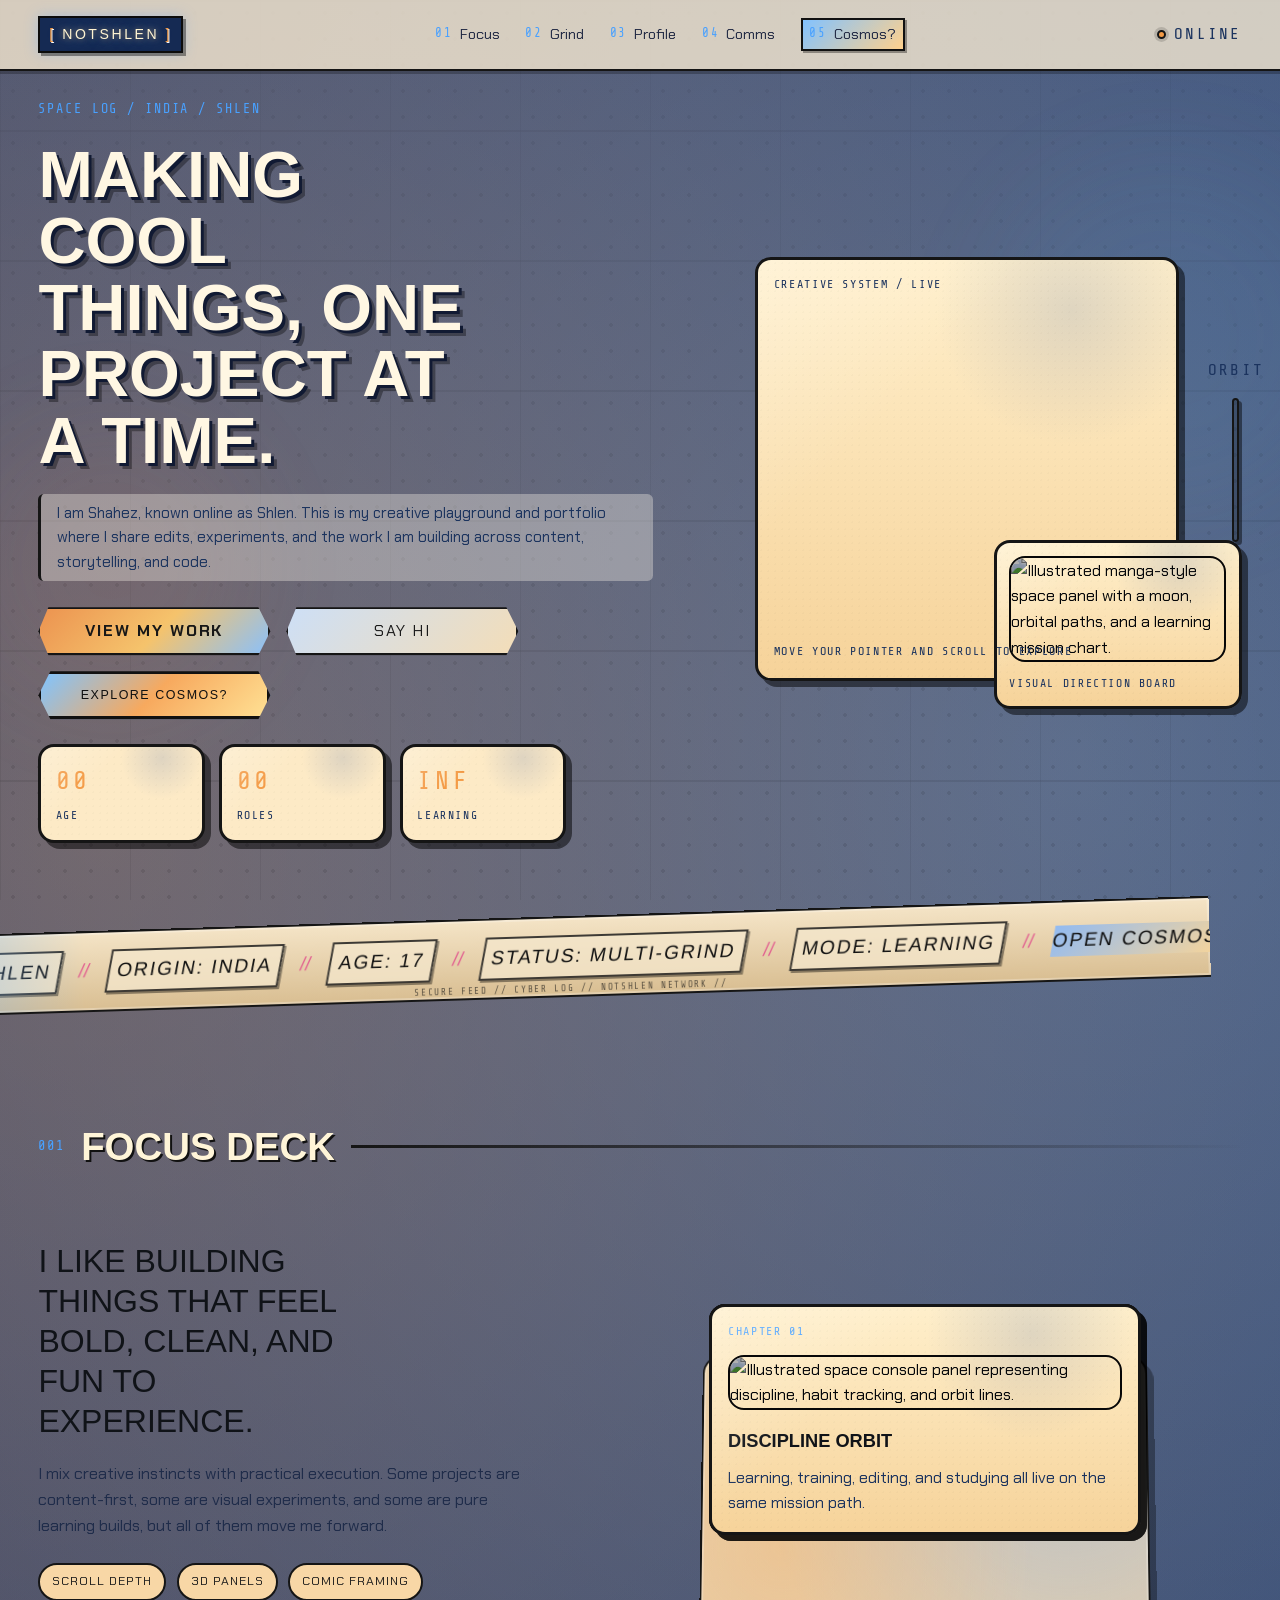
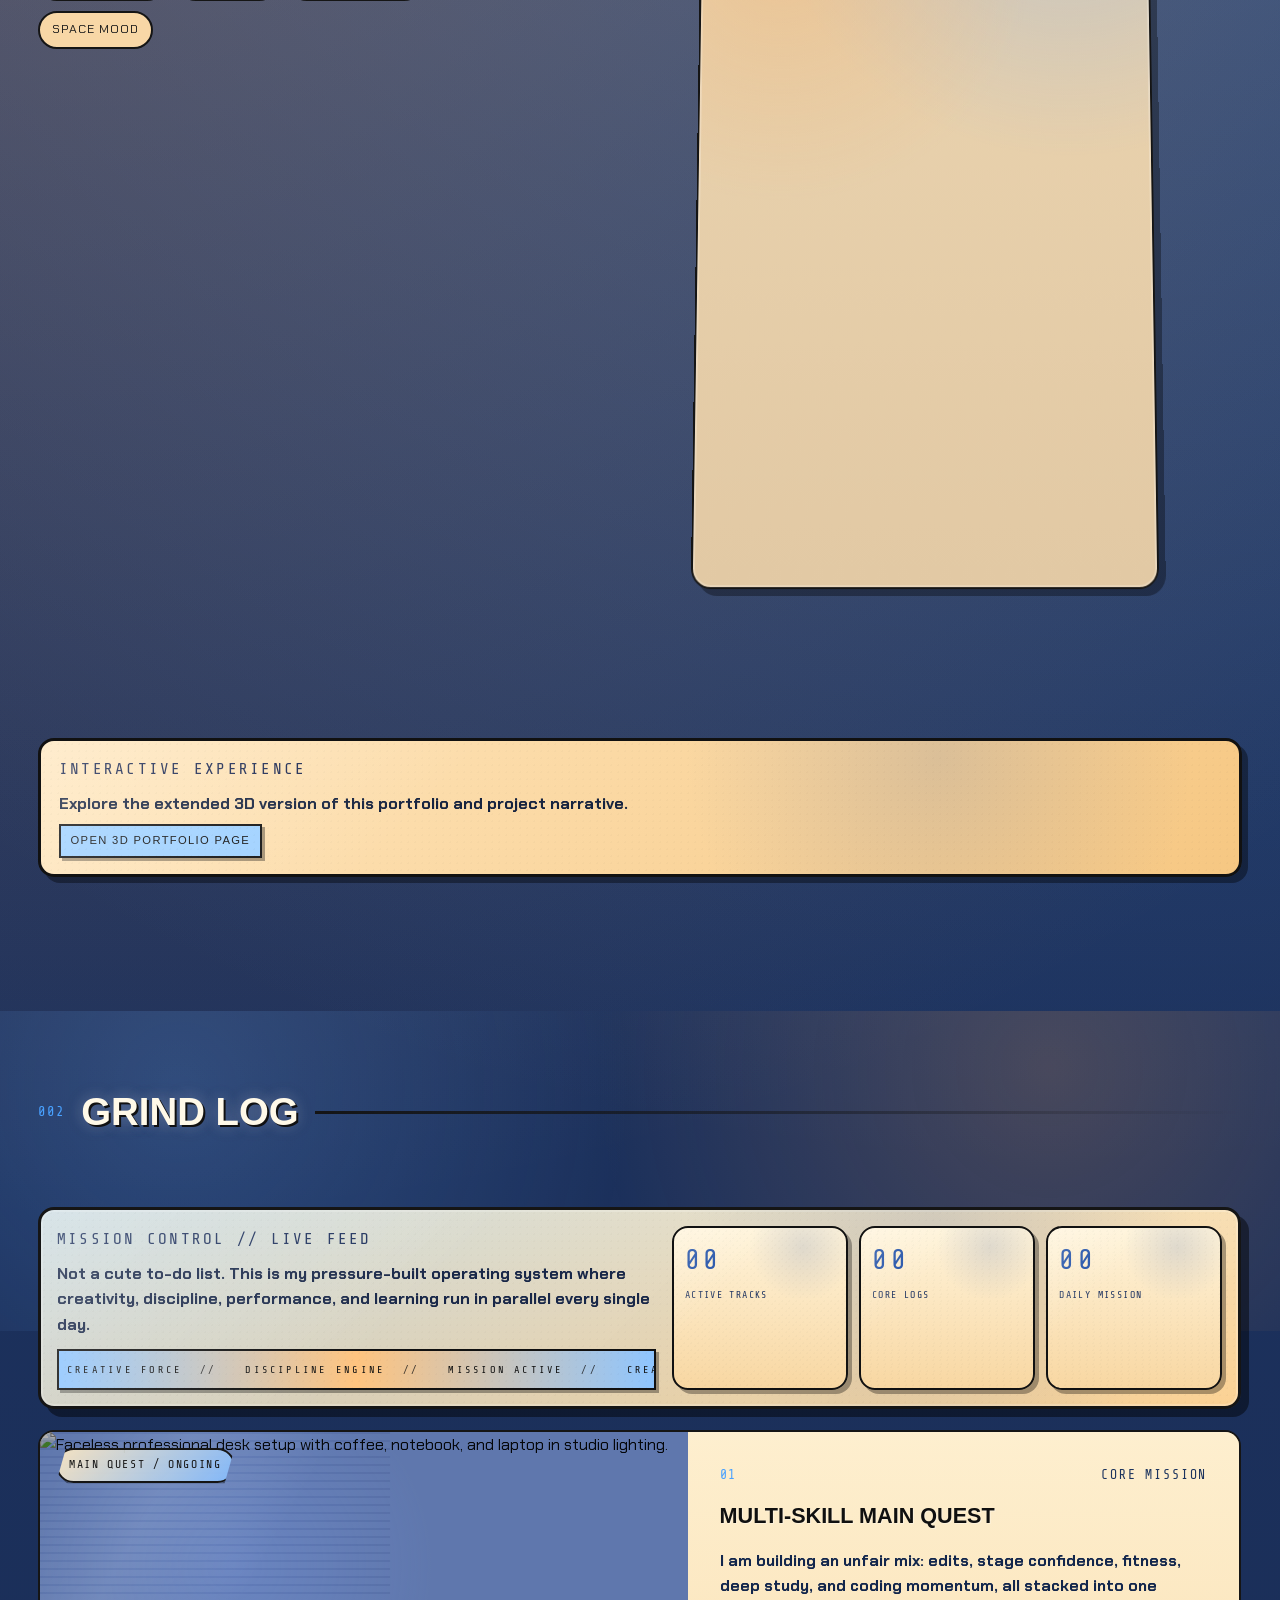
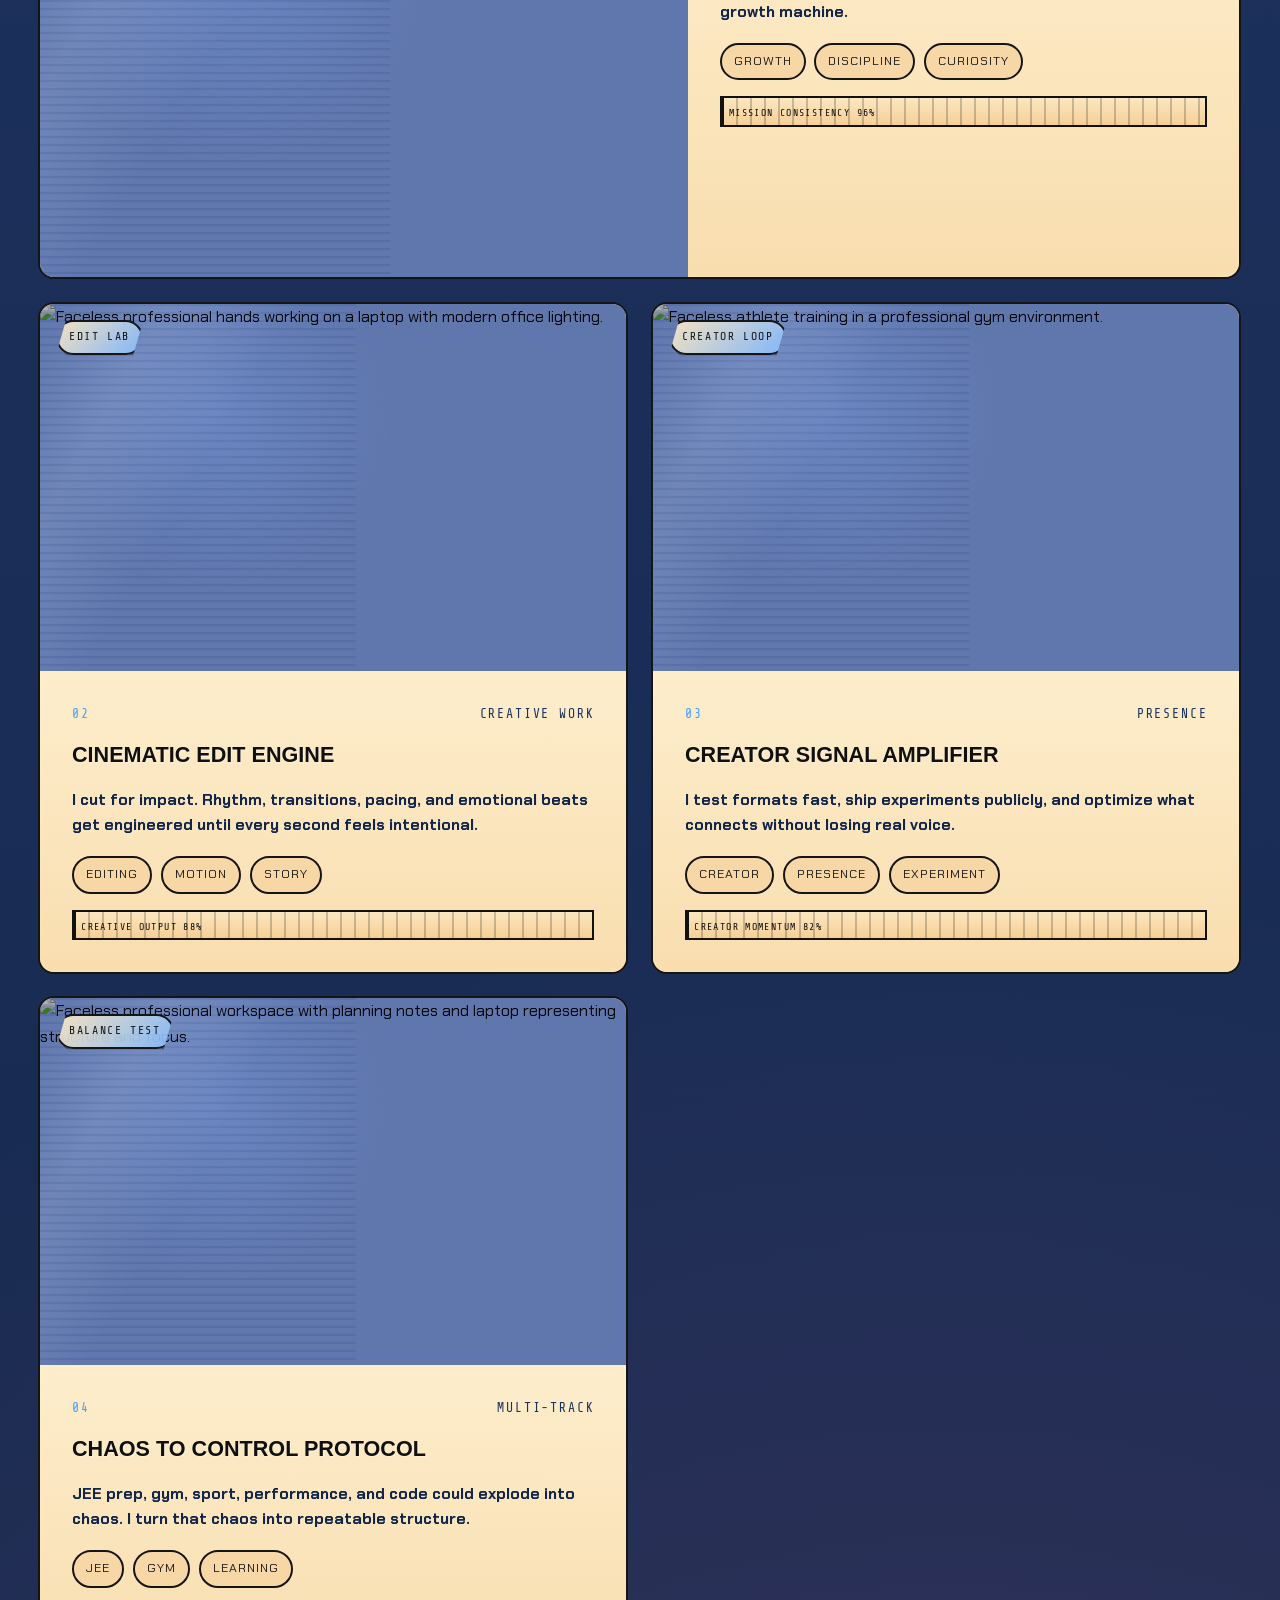
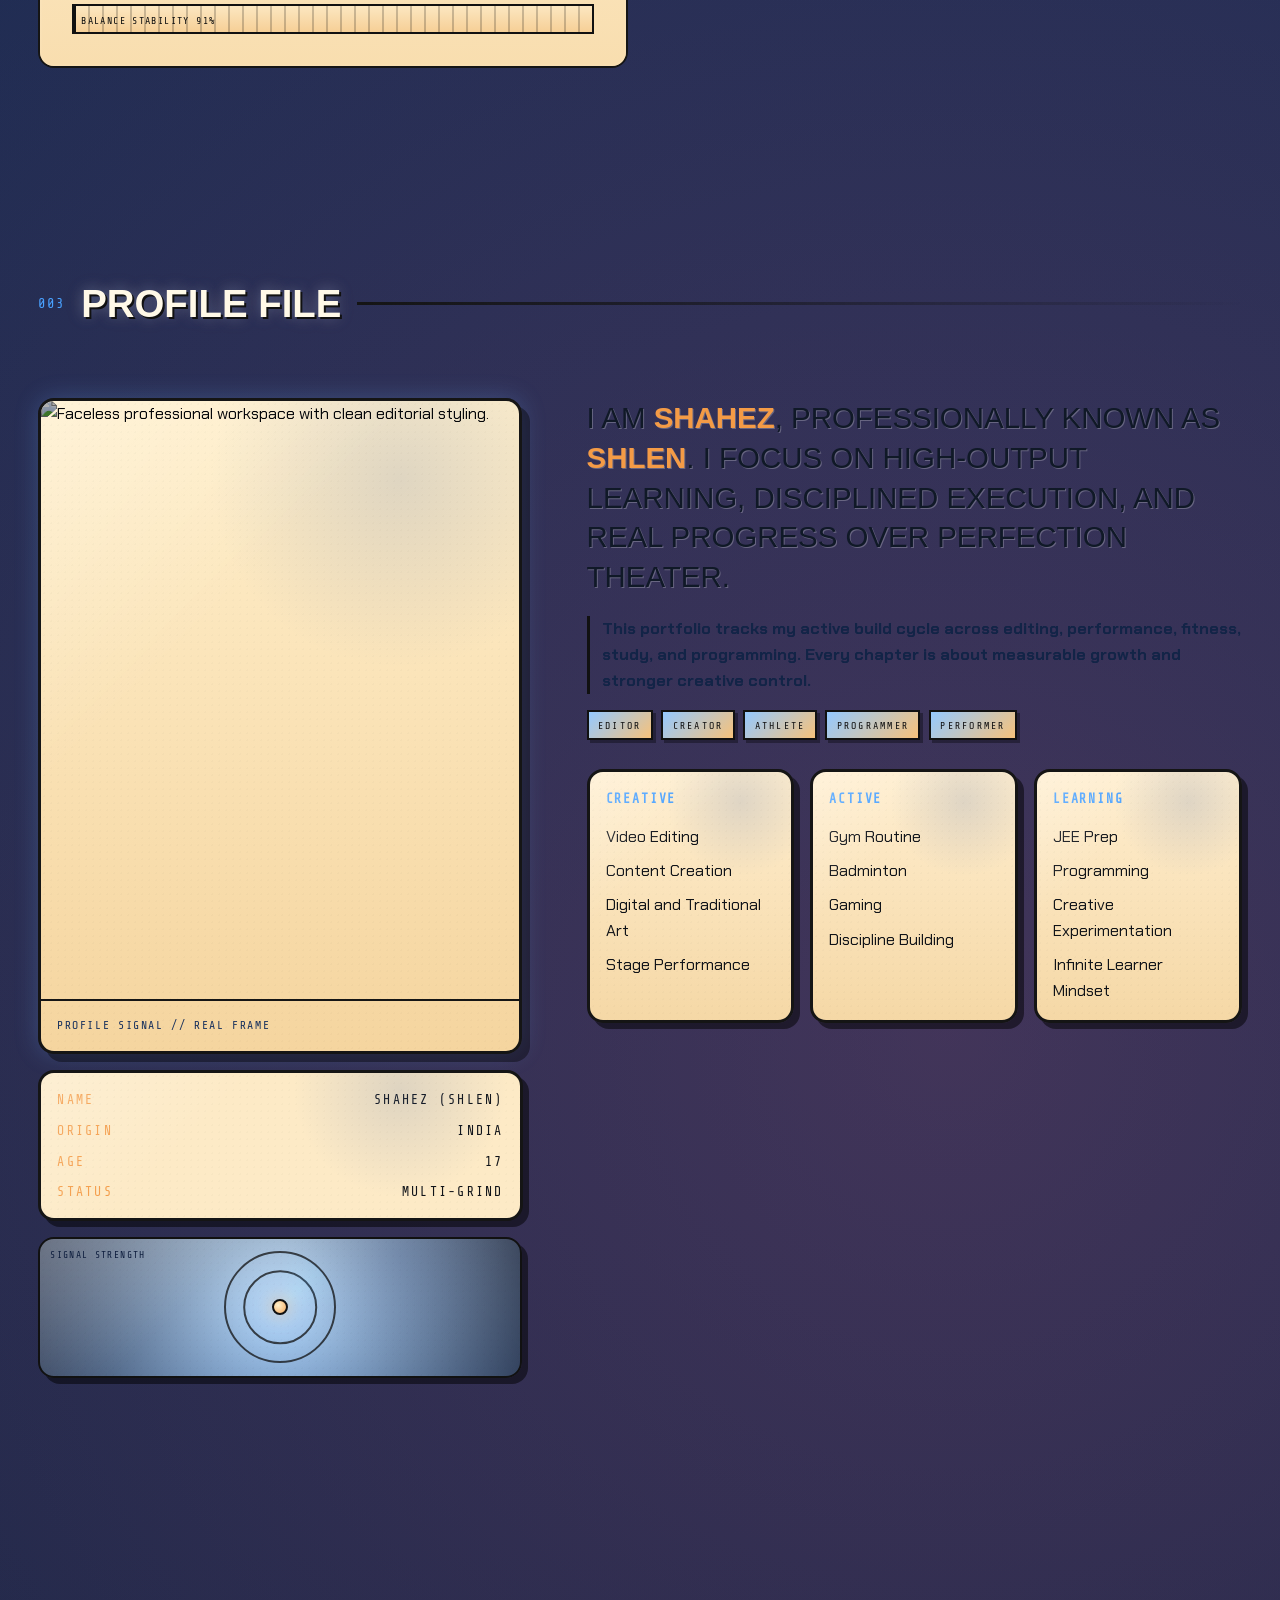
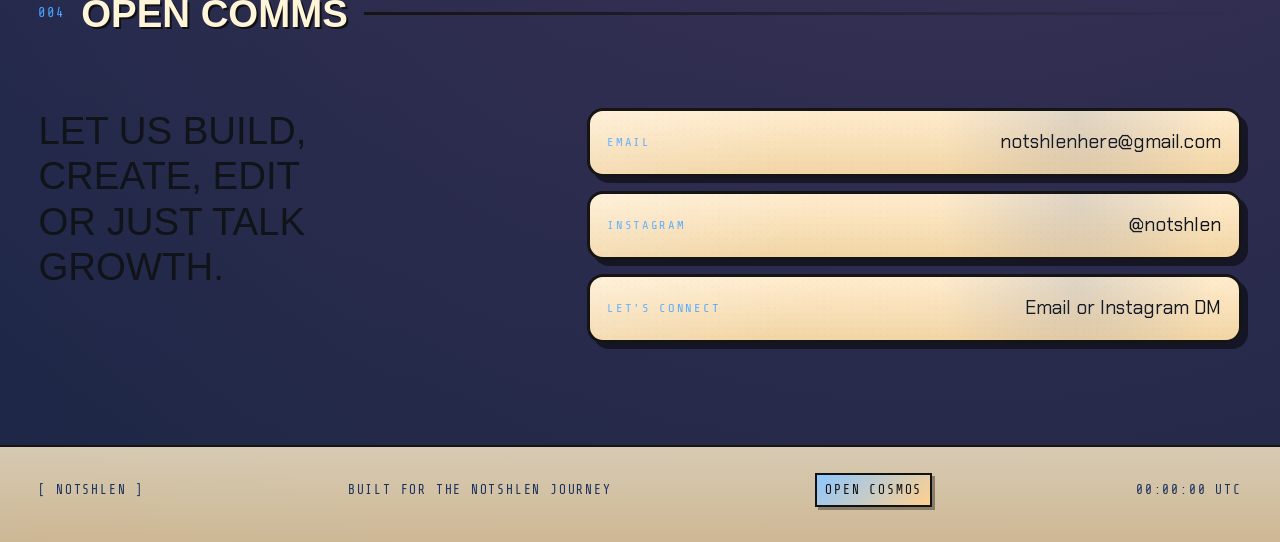
==== commit 5ac0219a: "index.html" ====
--- a/index.html
+++ b/index.html
@@ -477,7 +477,7 @@
             <span class="cli-val">@notshlen</span>
           </a>
           <a href="mailto:notshlenhere@gmail.com" class="cl-item panel-lite">
-            <span class="cli-label mono">Let’s Connect</span>
+            <span class="cli-label mono">Let's Connect</span>
             <span class="cli-val">Email or Instagram DM</span>
           </a>
         </div>
@@ -499,4 +499,5 @@
   <script src="script.js"></script>
 </body>
 
-</html>+</html>
+
--- a/style.css
+++ b/style.css
@@ -2,6 +2,7 @@
 *::before,
 *::after {
   box-sizing: border-box;
+  min-width: 0;
   margin: 0;
   padding: 0;
 }
@@ -47,10 +48,80 @@
   font-family: var(--f-body);
   line-height: 1.6;
   min-height: 100vh;
-  overflow-x: clip;
+  overflow-x: hidden;
+}
+
+/* Desktop-first polish pass */
+@media (min-width: 1024px) {
+  :root {
+    --page-width: min(100%, 1380px);
+  }
+
+  .nav {
+    padding-inline: clamp(1.2rem, 2.2vw, 2.6rem);
+  }
+
+  .hero {
+    grid-template-columns: minmax(0, 1fr) minmax(420px, 0.9fr);
+    gap: clamp(1.8rem, 3vw, 3.6rem);
+    padding-top: clamp(5.8rem, 6.5vw, 7.2rem);
+  }
+
+  .hero-title {
+    max-width: 11.8ch;
+    font-size: clamp(2.8rem, 4.8vw, 5.3rem);
+  }
+
+  .hero-sub {
+    max-width: 42rem;
+  }
+
+  .hero-stage {
+    min-height: clamp(28rem, 44vw, 36rem);
+  }
+
+  .hero-3d-shell {
+    width: min(100%, 28rem);
+  }
+
+  .hero-poster {
+    width: min(49%, 16.5rem);
+  }
+
+  .depth-stage,
+  .proj-card,
+  .about-panel,
+  .profile-radar,
+  .grind-hud {
+    will-change: transform;
+  }
+
+  .projects {
+    gap: 1.6rem;
+  }
+
+  .skills {
+    gap: 1.2rem;
+  }
+
+  .section {
+    padding-top: clamp(4.8rem, 7vw, 7.4rem);
+    padding-bottom: clamp(4.8rem, 7vw, 7.4rem);
+  }
+}
+
+main,
+section,
+div,
+article,
+figure,
+nav,
+footer {
+  max-width: 100%;
 }
 
 @media (pointer: fine) {
+
   body,
   a,
   button {
@@ -343,6 +414,7 @@
   width: var(--page-width);
   margin: 0 auto;
   padding-inline: var(--pad);
+  overflow-x: hidden;
 }
 
 .hero {
@@ -393,10 +465,24 @@
 
 .hero-actions {
   display: flex;
-  align-items: center;
+  align-items: stretch;
   gap: 1rem;
   flex-wrap: wrap;
   margin-top: 1.65rem;
+}
+
+.hero-actions > a {
+  flex: 1 1 12.4rem;
+  min-width: 12.4rem;
+  max-width: 14.5rem;
+}
+
+.cta-main,
+.cta-ghost,
+.cta-portal,
+.proj-card,
+.depth-card {
+  transition: transform 0.28s ease, box-shadow 0.28s ease, filter 0.28s ease, border-color 0.28s ease;
 }
 
 .cta-main,
@@ -405,6 +491,8 @@
   align-items: center;
   justify-content: center;
   min-height: 3rem;
+  height: 3rem;
+  line-height: 1;
   border-radius: 0.35rem;
   padding: 0.78rem 1.2rem;
   text-transform: uppercase;
@@ -418,6 +506,8 @@
   align-items: center;
   justify-content: center;
   min-height: 3rem;
+  height: 3rem;
+  line-height: 1;
   padding: 0.78rem 1.2rem;
   clip-path: polygon(12px 0, calc(100% - 12px) 0, 100% 50%, calc(100% - 12px) 100%, 12px 100%, 0 50%);
   border: 3px solid #111;
@@ -431,9 +521,6 @@
   animation: portalPulse 1.3s ease-in-out infinite alternate;
 }
 
-.cta-portal:hover {
-  transform: translateY(-3px) scale(1.03);
-}
 
 .cta-main {
   background: linear-gradient(135deg, #ec9350, #f5c36c 52%, #8cc0f8);
@@ -443,10 +530,6 @@
   box-shadow: 5px 5px 0 rgba(0, 0, 0, 0.45);
 }
 
-.cta-main:hover {
-  transform: translateY(-2px) scale(1.01);
-  box-shadow: 0 0 0 2px #000, 0 0 14px rgba(101, 166, 250, 0.7);
-}
 
 .cta-ghost {
   border: 2px solid var(--ink);
@@ -455,10 +538,6 @@
   box-shadow: 4px 4px 0 rgba(0, 0, 0, 0.35);
 }
 
-.cta-ghost:hover {
-  background: linear-gradient(135deg, #b8d4f7, #f5d9ad);
-  box-shadow: 0 0 0 2px #000, 0 0 12px rgba(237, 146, 74, 0.7);
-}
 
 .hero-metrics {
   display: grid;
@@ -563,7 +642,9 @@
   position: relative;
   transform: rotate(-1.8deg);
   transform-origin: center;
-  z-index: 3;
+  z-index: 1;
+  isolation: isolate;
+  margin-block: 1rem;
 }
 
 .signal-track {
@@ -571,6 +652,7 @@
   align-items: center;
   gap: 0.85rem;
   width: max-content;
+  min-width: 100%;
   padding: 1.05rem 0;
   font-family: var(--f-head);
   font-size: clamp(0.95rem, 1.6vw, 1.2rem);
@@ -580,7 +662,7 @@
   transform: skewX(-12deg);
 }
 
-.signal-track > span {
+.signal-track>span {
   display: inline-flex;
   align-items: center;
   padding: 0.28rem 0.45rem;
@@ -588,6 +670,12 @@
   background: rgba(245, 231, 204, 0.75);
   box-shadow: 2px 2px 0 rgba(0, 0, 0, 0.4);
   white-space: nowrap;
+  flex: 0 0 auto;
+}
+
+.signal-track>a {
+  white-space: nowrap;
+  flex: 0 0 auto;
 }
 
 .signal-dot {
@@ -705,10 +793,29 @@
   clip-path: polygon(50% 0, 100% 100%, 0 100%);
 }
 
-.fc-spike-n { left: 50%; top: -4px; transform: translateX(-50%); }
-.fc-spike-e { right: -4px; top: 50%; transform: translateY(-50%) rotate(90deg); }
-.fc-spike-s { left: 50%; bottom: -4px; transform: translateX(-50%) rotate(180deg); }
-.fc-spike-w { left: -4px; top: 50%; transform: translateY(-50%) rotate(-90deg); }
+.fc-spike-n {
+  left: 50%;
+  top: -4px;
+  transform: translateX(-50%);
+}
+
+.fc-spike-e {
+  right: -4px;
+  top: 50%;
+  transform: translateY(-50%) rotate(90deg);
+}
+
+.fc-spike-s {
+  left: 50%;
+  bottom: -4px;
+  transform: translateX(-50%) rotate(180deg);
+}
+
+.fc-spike-w {
+  left: -4px;
+  top: 50%;
+  transform: translateY(-50%) rotate(-90deg);
+}
 
 .fut-cursor.hover {
   transform: translate(-50%, -50%) scale(1.35);
@@ -861,7 +968,7 @@
   will-change: transform, filter, opacity;
 }
 
-.depth-card + .depth-card {
+.depth-card+.depth-card {
   margin-top: 0;
 }
 
@@ -1009,16 +1116,6 @@
   transition: transform 0.5s ease, filter 0.5s ease;
 }
 
-.proj-card:hover {
-  transform: translateY(-8px) rotateX(3deg) rotateZ(-0.3deg);
-  border-color: var(--ink);
-  box-shadow: 8px 8px 0 rgba(0, 0, 0, 0.44);
-}
-
-.proj-card:hover .proj-vis img {
-  transform: scale(1.06);
-  filter: saturate(1.15) contrast(1.05);
-}
 
 .proj-overlay {
   position: absolute;
@@ -1229,8 +1326,35 @@
   transition: opacity 0.25s ease;
 }
 
-.work-hype .proj-card:hover::before {
-  opacity: 1;
+@media (hover: hover) and (pointer: fine) {
+  .cta-portal:hover {
+    transform: translateY(-3px) scale(1.03);
+  }
+
+  .cta-main:hover {
+    transform: translateY(-2px) scale(1.01);
+    box-shadow: 0 0 0 2px #000, 0 0 14px rgba(101, 166, 250, 0.7);
+  }
+
+  .cta-ghost:hover {
+    background: linear-gradient(135deg, #b8d4f7, #f5d9ad);
+    box-shadow: 0 0 0 2px #000, 0 0 12px rgba(237, 146, 74, 0.7);
+  }
+
+  .proj-card:hover {
+    transform: translateY(-8px) rotateX(3deg) rotateZ(-0.3deg);
+    border-color: var(--ink);
+    box-shadow: 8px 8px 0 rgba(0, 0, 0, 0.44);
+  }
+
+  .proj-card:hover .proj-vis img {
+    transform: scale(1.06);
+    filter: saturate(1.15) contrast(1.05);
+  }
+
+  .work-hype .proj-card:hover::before {
+    opacity: 1;
+  }
 }
 
 .work-hype .proj-title {
@@ -1425,7 +1549,7 @@
   font-size: 0.82rem;
 }
 
-.av-datum + .av-datum {
+.av-datum+.av-datum {
   margin-top: 0.6rem;
 }
 
@@ -1473,7 +1597,7 @@
   color: var(--text);
 }
 
-.skill-col li + li {
+.skill-col li+li {
   margin-top: 0.55rem;
 }
 
@@ -1639,7 +1763,9 @@
 }
 
 @keyframes chipBlink {
-  0%, 100% {
+
+  0%,
+  100% {
     filter: brightness(1);
   }
 
@@ -1759,7 +1885,9 @@
 }
 
 @keyframes ribbonHop {
-  0%, 100% {
+
+  0%,
+  100% {
     transform: translateY(0);
   }
 
@@ -1769,6 +1897,7 @@
 }
 
 @media (max-width: 1100px) {
+
   .hero,
   .depth-layout,
   .about-grid,
@@ -1801,7 +1930,7 @@
   }
 
   .depth-card,
-  .depth-card + .depth-card {
+  .depth-card+.depth-card {
     position: relative;
     left: auto;
     right: auto;
@@ -1822,17 +1951,27 @@
 }
 
 @media (max-width: 820px) {
+  :root {
+    --pad: clamp(0.9rem, 4.2vw, 1.1rem);
+  }
+
+  html,
+  body {
+    overflow-x: hidden;
+  }
+
   .signal-strip {
     width: 100%;
     margin-left: 0;
     transform: none;
+    margin-block: 0.8rem;
   }
 
   .signal-track {
     transform: none;
   }
 
-  .signal-track > span {
+  .signal-track>span {
     box-shadow: none;
   }
 
@@ -1847,18 +1986,47 @@
   .nav {
     align-items: flex-start;
     flex-direction: column;
+    gap: 0.65rem;
+    padding-top: 0.8rem;
+    padding-bottom: 0.7rem;
   }
 
   .nav-links {
+    display: flex;
+    overflow-x: auto;
+    padding-bottom: 0.2rem;
+    width: 100%;
     justify-content: flex-start;
+    flex-wrap: nowrap;
+  }
+
+  .nav-link {
+    white-space: nowrap;
+  }
+
+  .nav-badge {
+    display: none;
   }
 
   .hero-title {
     max-width: none;
   }
 
+  .hero-actions {
+    width: 100%;
+    gap: 0.55rem;
+  }
+
+  .hero-actions .cta-main,
+  .hero-actions .cta-ghost,
+  .hero-actions .cta-portal {
+    flex: 1 1 auto;
+    min-width: 0;
+    height: 3rem;
+  }
+
   .hero-stage {
-    min-height: 24rem;
+    min-height: 22rem;
   }
 
   .hero-poster {
@@ -1870,11 +2038,49 @@
     margin-left: auto;
   }
 
+  .work-ribbon {
+    inset-inline: 0.65rem;
+  }
+
+  .about-solar {
+    min-height: 90vh;
+  }
+
   .projects,
   .skills {
     grid-template-columns: 1fr;
   }
 
+  .hero,
+  .section,
+  .footer,
+  .panel,
+  .panel-lite,
+  .proj-card,
+  .skill-col,
+  .metric,
+  .grind-stat,
+  .portal-banner,
+  .contact-panel,
+  .about-panel {
+    max-width: 100%;
+  }
+
+  .about-solar,
+  .proj-radar,
+  .balance-planet,
+  .work-ribbon {
+    display: none;
+  }
+
+  .proj-card,
+  .proj-meta,
+  .grind-hud,
+  .about-copy,
+  .contact-copy {
+    overflow: hidden;
+  }
+
   .grind-stats {
     grid-template-columns: 1fr;
   }
@@ -1899,8 +2105,28 @@
     font-size: 15px;
   }
 
+  .nav-logo {
+    font-size: 0.77rem;
+    letter-spacing: 0.13em;
+  }
+
+  .nav-links {
+    gap: 0.48rem;
+    scrollbar-width: thin;
+  }
+
+  .nav-link {
+    padding: 0.38rem 0.5rem;
+    font-size: 0.72rem;
+  }
+
   .hero {
-    padding-top: 7rem;
+    padding-top: 7.3rem;
+    gap: 1rem;
+  }
+
+  .hero-sub {
+    font-size: 0.92rem;
   }
 
   .hero-metrics {
@@ -1908,10 +2134,267 @@
   }
 
   .hero-3d-shell {
-    width: min(100%, 23rem);
+    width: min(100%, 21.5rem);
+    padding: 0.85rem;
+  }
+
+  .hero-stage {
+    min-height: 20.5rem;
   }
 
   .signal-track {
     font-size: 0.9rem;
-  }
-}
+    animation-duration: 19s;
+    gap: 0.55rem;
+  }
+
+  .signal-track>span,
+  .signal-track>a {
+    padding: 0.22rem 0.36rem;
+    font-size: 0.82em;
+  }
+
+  .sec-head {
+    align-items: flex-start;
+    flex-direction: column;
+    gap: 0.5rem;
+  }
+
+  .sec-line {
+    width: 100%;
+    flex: initial;
+  }
+
+  .contact-links {
+    width: 100%;
+  }
+
+  .about-grid,
+  .contact-inner {
+    gap: 1.15rem;
+  }
+
+  .grind-hud,
+  .proj-meta,
+  .skill-col,
+  .about-panel,
+  .contact-panel,
+  .portal-banner {
+    padding: 0.85rem;
+  }
+
+  .proj-vis {
+    aspect-ratio: 16 / 10;
+  }
+
+  .work-ribbon {
+    inset-inline: 0.45rem;
+    top: 0.45rem;
+  }
+
+  .hero-actions {
+    flex-direction: column;
+    align-items: stretch;
+    gap: 0.45rem;
+  }
+
+  .hero-actions .cta-main,
+  .hero-actions .cta-ghost,
+  .hero-actions .cta-portal {
+    width: 100%;
+    justify-content: center;
+    max-width: none;
+  }
+
+  .hero-title,
+  .sec-title,
+  .proj-title,
+  .contact-big,
+  .depth-lead {
+    overflow-wrap: anywhere;
+    word-break: break-word;
+  }
+
+  .depth-layout {
+    gap: 1.1rem;
+  }
+
+  .depth-copy {
+    position: static;
+  }
+
+  .depth-lead {
+    font-size: clamp(1.15rem, 6.4vw, 1.55rem);
+    line-height: 1.22;
+  }
+
+  .depth-body {
+    margin-top: 0.9rem;
+    font-size: 0.95rem;
+  }
+
+  .depth-tags {
+    margin-top: 1rem;
+    gap: 0.5rem;
+  }
+
+  .tag-chip {
+    padding: 0.34rem 0.58rem;
+    font-size: 0.7rem;
+  }
+
+  .depth-stage {
+    min-height: auto;
+    perspective: none;
+    transform-style: flat;
+    display: grid;
+    gap: 0.8rem;
+    width: 100%;
+  }
+
+  .depth-stage::before {
+    display: none;
+  }
+
+  .depth-card,
+  .depth-card + .depth-card {
+    position: relative;
+    left: auto;
+    right: auto;
+    top: auto;
+    width: 100%;
+    margin: 0;
+    padding: 0.82rem;
+  }
+
+  .depth-card h3 {
+    font-size: 1rem;
+    margin-top: 0.75rem;
+  }
+
+  .depth-card p {
+    margin-top: 0.45rem;
+    font-size: 0.9rem;
+    line-height: 1.42;
+  }
+}
+
+@media (hover: none) and (pointer: coarse) {
+  .cta-main:active,
+  .cta-ghost:active,
+  .cta-portal:active {
+    transform: translateY(-2px) scale(0.99);
+  }
+
+  .proj-card:active {
+    transform: translateY(-4px) scale(0.995);
+    box-shadow: 7px 7px 0 rgba(0, 0, 0, 0.42);
+  }
+
+  .depth-card:active {
+    transform: translateY(-3px) scale(0.995);
+  }
+}
+
+@media (max-width: 420px) {
+
+  .hero,
+  .section,
+  .footer {
+    padding-inline: 0.8rem;
+  }
+
+  .hero {
+    padding-top: 7.6rem;
+  }
+
+  .hero-title {
+    font-size: clamp(2rem, 11vw, 2.6rem);
+  }
+
+  .cta-main,
+  .cta-ghost,
+  .cta-portal {
+    width: 100%;
+    justify-content: center;
+  }
+
+  .portal-banner {
+    padding: 0.8rem;
+  }
+
+  .hero-stage {
+    min-height: 19rem;
+  }
+
+  .hero-poster {
+    width: 100%;
+  }
+
+  .hero-3d-shell {
+    width: 100%;
+  }
+
+  .nav-links {
+    -webkit-overflow-scrolling: touch;
+  }
+
+  .signal-strip::before,
+  .signal-strip::after {
+    display: none;
+  }
+
+  .signal-track {
+    padding: 0.72rem 0;
+  }
+
+  .depth-card,
+  .proj-card,
+  .skill-col,
+  .contact-panel,
+  .about-panel,
+  .portal-banner,
+  .metric,
+  .grind-stat {
+    border-width: 2px;
+    box-shadow: 4px 4px 0 rgba(0, 0, 0, 0.38);
+  }
+}
+
+@media (max-width: 360px) {
+  html {
+    font-size: 14px;
+  }
+
+  .hero,
+  .section,
+  .footer {
+    padding-inline: 0.65rem;
+  }
+
+  .nav {
+    gap: 0.45rem;
+  }
+
+  .nav-logo {
+    font-size: 0.71rem;
+    letter-spacing: 0.1em;
+  }
+
+  .nav-link {
+    font-size: 0.68rem;
+    padding: 0.33rem 0.42rem;
+  }
+
+  .hero-title {
+    font-size: clamp(1.75rem, 10vw, 2.2rem);
+  }
+
+  .hero-stage {
+    min-height: 17.8rem;
+  }
+
+  .hero-actions {
+    gap: 0.45rem;
+  }
+}
